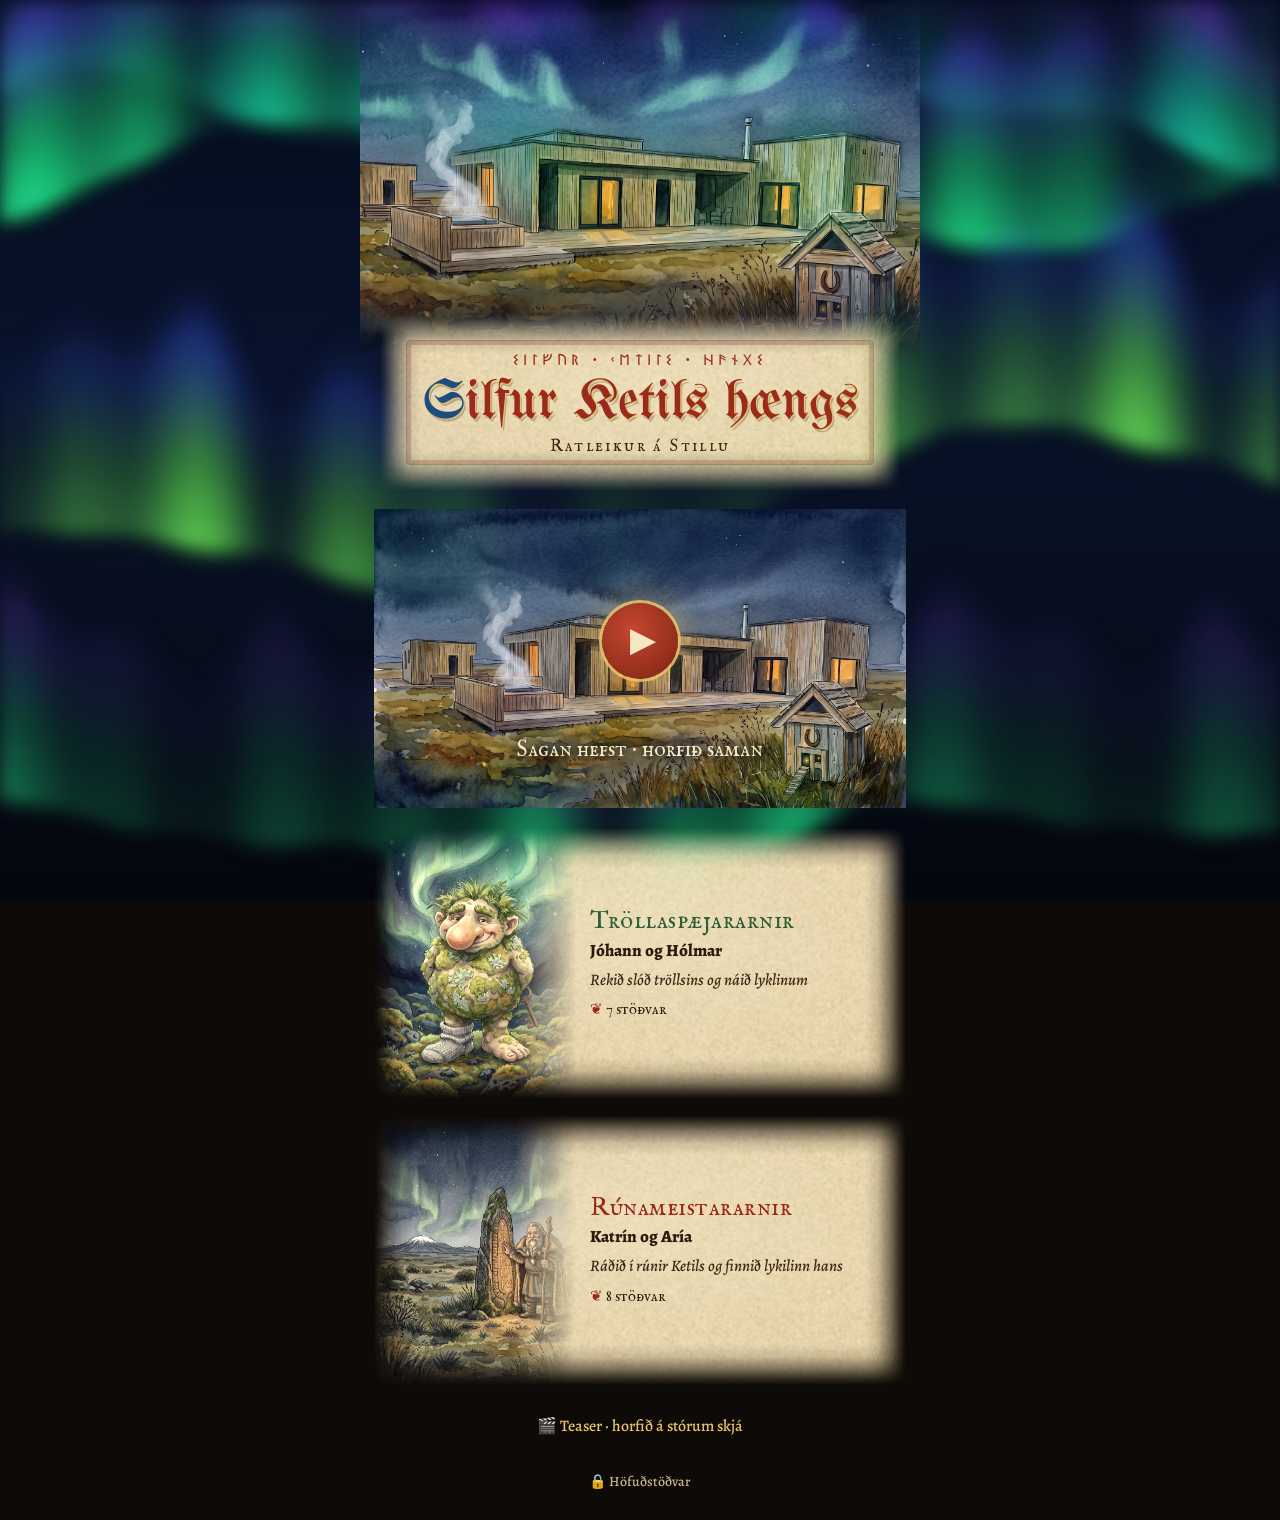
==== index.html @ cba7b090 "Teaser á forsíðunni Co-Authored-By: Claude Opus 5.5 <noreply@anthropic.com> Claude-Session: https://" ====
<!DOCTYPE html>
<html lang="is">
<head>
<meta charset="utf-8">
<meta name="viewport" content="width=device-width, initial-scale=1, viewport-fit=cover, user-scalable=no">
<meta name="theme-color" content="#060b18">
<meta name="apple-mobile-web-app-capable" content="yes">
<meta name="apple-mobile-web-app-status-bar-style" content="black-translucent">
<meta name="apple-mobile-web-app-title" content="Ratleikur">
<title>Silfur Ketils hængs · Ratleikur</title>
<link rel="icon" href="data:image/svg+xml,<svg xmlns='http://www.w3.org/2000/svg' viewBox='0 0 100 100'><text y='.9em' font-size='90'>ᚱ</text></svg>">
<link rel="preload" href="img/hero-base.webp" as="image">
<link rel="stylesheet" href="css/fonts.css?v=1794653124">
<link rel="stylesheet" href="css/style.css?v=1794653124">
</head>
<body>
<canvas id="sky"></canvas>
<canvas id="skyglow" aria-hidden="true"></canvas>
<div class="aurora" aria-hidden="true"><i></i><i></i><i></i></div>
<main id="app"></main>
<script src="js/data.js?v=1794653124"></script>
<script src="js/fx.js?v=1794653124"></script>
<script src="js/map.js?v=1794653124"></script>
<script src="js/games.js?v=1794653124"></script>
<script src="js/app.js?v=1794653124"></script>
</body>
</html>
---- css/fonts.css ----
@font-face{font-family:'Fraktur';font-style:normal;font-weight:400;font-display:swap;src:url(../fonts/unifrakturmaguntia-latin-400-normal.woff2) format('woff2');}
@font-face{font-family:'Fell SC';font-style:normal;font-weight:400;font-display:swap;src:url(../fonts/im-fell-english-sc-latin-400-normal.woff2) format('woff2');}
@font-face{font-family:'Fell';font-style:normal;font-weight:400;font-display:swap;src:url(../fonts/im-fell-english-latin-400-normal.woff2) format('woff2');}
@font-face{font-family:'Fell';font-style:italic;font-weight:400;font-display:swap;src:url(../fonts/im-fell-english-latin-400-italic.woff2) format('woff2');}
@font-face{font-family:'Alegreya';font-style:normal;font-weight:500;font-display:swap;src:url(../fonts/alegreya-latin-500-normal.woff2) format('woff2');}
@font-face{font-family:'Alegreya';font-style:normal;font-weight:700;font-display:swap;src:url(../fonts/alegreya-latin-700-normal.woff2) format('woff2');}
@font-face{font-family:'Alegreya';font-style:normal;font-weight:800;font-display:swap;src:url(../fonts/alegreya-latin-800-normal.woff2) format('woff2');}
@font-face{font-family:'Alegreya';font-style:italic;font-weight:500;font-display:swap;src:url(../fonts/alegreya-latin-500-italic.woff2) format('woff2');}
@font-face{font-family:'Runic';font-style:normal;font-weight:400;font-display:swap;src:url(../fonts/noto-sans-runic-runic-400-normal.woff2) format('woff2');unicode-range:U+16A0-16F8;}
---- css/style.css ----
/* ============ Silfur Ketils hængs — skinnhandrit í skammdeginu ============ */
:root {
  --night: #0e0a07;
  --vellum: #ead9ae;
  --vellum2: #d9c08c;
  --ink: #2a1a0c;
  --ink2: #3d2814;
  --rubric: #9b2a1a;
  --blue: #1f4e79;
  --green: #2f5d34;
  --gold: #b8862b;
  --goldL: #e9c56c;
  --acc: var(--rubric);
  --accL: #c4472f;
  --accGlow: rgba(233, 197, 108, .45);
  --line: rgba(42, 26, 12, .55);
  --r: 8px;
  --safeT: env(safe-area-inset-top, 0px);
  --safeB: env(safe-area-inset-bottom, 0px);
  --parch: url(../img/parchment.jpg);
}
body.theme-troll { --acc: var(--green); --accL: #4a7f45; }
body.theme-rune { --acc: var(--rubric); --accL: #c4472f; }

* { box-sizing: border-box; -webkit-tap-highlight-color: transparent; }
html, body { margin: 0; min-height: 100%; background: var(--night); color: var(--ink); }
body { font-family: Alegreya, Runic, Georgia, serif; font-weight: 500; font-size: 19px; line-height: 1.42; overflow-x: hidden;
  background: linear-gradient(180deg, #050b1c 0%, #08122a 40%, #070d1c 75%, #04060d 100%) fixed; }
.cinzel { font-family: 'Fell SC', Georgia, serif; font-weight: 400; letter-spacing: .02em; }
.fraktur { font-family: Fraktur, 'Fell SC', serif; font-weight: 400; }
button { font: inherit; color: inherit; cursor: pointer; border: 0; background: none; }
a { color: inherit; text-decoration: none; }
.hidden { display: none !important; }
.small { font-size: 15px; color: var(--ink2); }

#sky { position: fixed; inset: 0; z-index: 0; pointer-events: none; opacity: 1; filter: blur(8px) saturate(1.15); }
#app { position: relative; z-index: 2; max-width: 560px; margin: 0 auto; min-height: 100vh; }

/* norðurljós – dauf */
.aurora { position: fixed; inset: -20% -20% auto -20%; height: 60vh; z-index: 1; pointer-events: none; filter: blur(48px); opacity: .28; mix-blend-mode: screen; transition: opacity 2s; }
.aurora i { position: absolute; border-radius: 50%; display: block; }
.aurora i:nth-child(1) { width: 70%; height: 45%; left: 5%; top: 10%; background: radial-gradient(closest-side, #2dff9a, transparent); animation: aur1 14s ease-in-out infinite alternate; }
.aurora i:nth-child(2) { width: 60%; height: 40%; left: 40%; top: 0; background: radial-gradient(closest-side, #7a4dff, transparent); animation: aur2 18s ease-in-out infinite alternate; }
.aurora i:nth-child(3) { width: 55%; height: 35%; left: 20%; top: 25%; background: radial-gradient(closest-side, #19c6ff, transparent); animation: aur3 11s ease-in-out infinite alternate; opacity: .7; }
@keyframes aur1 { to { transform: translate(18%, 8%) scale(1.25, .8) rotate(8deg); } }
@keyframes aur2 { to { transform: translate(-25%, 12%) scale(.8, 1.3) rotate(-10deg); } }
@keyframes aur3 { to { transform: translate(15%, -10%) scale(1.3, 1); } }
body.aurora-max .aurora { opacity: .9; filter: blur(30px); }
.aurora { display: none; }
body.beacon-mode .aurora, body.beacon-mode #sky { display: none; }

.screen { position: relative; min-height: 100vh; padding: calc(12px + var(--safeT)) 14px calc(28px + var(--safeB)); animation: screenIn .6s ease both; }
@keyframes screenIn { from { opacity: 0; transform: translateY(14px); } }

/* ---------- Bókfell ---------- */
.vellum, .card, .teamcard, .modal-box, .hqsec, .s-text, .intro-text, .home-title, .letter, .toast {
  background-color: var(--vellum);
  background-image: radial-gradient(130% 120% at 50% 40%, rgba(255,248,225,.35) 0%, rgba(255,248,225,0) 55%, rgba(120,72,20,.28) 100%), var(--parch);
  background-size: 100% 100%, 512px 512px;
  color: var(--ink);
  box-shadow: inset 0 0 28px rgba(110, 62, 16, .45), inset 0 0 3px rgba(80, 45, 10, .6), 0 14px 34px rgba(0, 0, 0, .6);
}
.card, .hqsec, .s-text, .intro-text, .home-title { position: relative; }
.card::before, .hqsec::before, .intro-text::before, .home-title::before, .s-text::before {
  content: ''; position: absolute; inset: 7px; pointer-events: none; border-radius: 4px;
  border: 1.5px solid rgba(42, 26, 12, .55); box-shadow: 0 0 0 3px rgba(234, 217, 174, 0) , inset 0 0 0 3px rgba(234,217,174,.0), inset 0 0 0 4px rgba(155, 42, 26, .45);
}

/* ---------- Takkar ---------- */
.btn { display: inline-flex; align-items: center; justify-content: center; gap: 8px; padding: 13px 22px; border-radius: 10px; font-family: 'Fell SC', serif; font-size: 21px; letter-spacing: .02em;
  background: linear-gradient(180deg, var(--accL), var(--acc)); color: #f7e8c4; text-shadow: 0 1px 0 rgba(0,0,0,.35);
  box-shadow: inset 0 0 0 2px rgba(233,197,108,.75), inset 0 0 0 4px rgba(0,0,0,.18), 0 4px 0 rgba(40,12,5,.9), 0 8px 18px rgba(0,0,0,.45); transition: transform .12s; }
.btn:active { transform: translateY(3px); box-shadow: inset 0 0 0 2px rgba(233,197,108,.75), 0 1px 0 rgba(40,12,5,.9); }
.btn.big { width: 100%; padding: 16px 22px; font-size: 23px; margin-top: 12px; }
.btn.huge { font-size: 26px; padding: 22px; animation: pulse 1.6s ease-in-out infinite; }
.btn.ghost { background: transparent; color: var(--ink); text-shadow: none; box-shadow: inset 0 0 0 1.5px var(--ink2); }
.btn:disabled { opacity: .55; }
@keyframes pulse { 50% { box-shadow: inset 0 0 0 2px rgba(233,197,108,.9), 0 4px 0 rgba(40,12,5,.9), 0 0 40px var(--goldL); transform: scale(1.03); } }
.chip { padding: 7px 13px; border-radius: 999px; font-size: 15px; font-weight: 700; background: rgba(255,248,225,.45); box-shadow: inset 0 0 0 1.5px var(--ink2); color: var(--ink); }
.chip.on { background: var(--acc); color: #f7e8c4; }
.iconbtn { width: 46px; height: 46px; border-radius: 50%; font-size: 22px; background: var(--vellum) var(--parch); box-shadow: inset 0 0 0 2px var(--gold), inset 0 0 12px rgba(110,62,16,.5), 0 4px 10px rgba(0,0,0,.5); }
.back { display: inline-grid; place-items: center; width: 46px; height: 46px; border-radius: 50%; font-size: 32px; line-height: 1; color: var(--ink); font-family: 'Fell SC', serif;
  background: var(--vellum) var(--parch); box-shadow: inset 0 0 0 2px var(--gold), inset 0 0 12px rgba(110,62,16,.5), 0 4px 10px rgba(0,0,0,.5); }
.speak { display: none; font-size: 18px; padding: 1px 6px; border-radius: 8px; background: rgba(42,26,12,.1); vertical-align: middle; }
html.has-voice .speak { display: inline-block; }

/* ---------- Upphafsstafir (eins og í handritum) ---------- */
.story::first-letter, .iline:first-of-type::first-letter, .s-text p::first-letter, .letter p:first-of-type::first-letter {
  font-family: 'Fell SC', serif; float: left; font-size: 3.1em; line-height: .82; padding: 4px 6px 0 0; color: var(--acc);
  text-shadow: 1px 1px 0 var(--goldL), 2px 2px 0 rgba(42,26,12,.25);
}

/* ---------- Heim ---------- */
.home { padding-top: 0; }
.hero { position: relative; margin: 0 -14px; aspect-ratio: 16 / 10.5; max-height: 52vh; overflow: hidden; }
.h-stage { position: absolute; inset: 0; animation: kenburns-soft 30s ease-in-out infinite alternate; }
.h-stage img { position: absolute; inset: 0; width: 100%; height: 100%; object-fit: cover; object-position: 72% 45%; }
.h-aur { transform-origin: 50% 8%; will-change: transform, opacity; }
.h-aur.a1 { animation: aurA 8s ease-in-out infinite alternate; }
.h-aur.a2 { mix-blend-mode: screen; filter: blur(6px) hue-rotate(30deg) brightness(1.15); opacity: .45;
  -webkit-mask-image: repeating-linear-gradient(90deg, rgba(0,0,0,.95) 0%, rgba(0,0,0,.1) 2.5%, rgba(0,0,0,.6) 4%, rgba(0,0,0,.05) 6%, rgba(0,0,0,.95) 8%); mask-image: repeating-linear-gradient(90deg, rgba(0,0,0,.95) 0%, rgba(0,0,0,.1) 2.5%, rgba(0,0,0,.6) 4%, rgba(0,0,0,.05) 6%, rgba(0,0,0,.95) 8%);
  -webkit-mask-size: 300% 100%; mask-size: 300% 100%; animation: aurB 5.5s ease-in-out infinite alternate, rays 14s linear infinite; }
@keyframes aurA { 0% { transform: translateX(-1.8%) skewX(-3deg) scaleY(.95); opacity: .7; } 45% { opacity: 1; } 100% { transform: translateX(2%) skewX(3deg) scaleY(1.07); opacity: .85; } }
@keyframes aurB { 0% { transform: translateX(1.5%) scaleY(1.05) skewX(2deg); opacity: .2; } 100% { transform: translateX(-2%) scaleY(.96) skewX(-2deg); opacity: .65; } }
@keyframes rays { to { -webkit-mask-position: 100% 0; mask-position: 100% 0; } }
@keyframes kenburns-soft { to { transform: scale(1.07) translate(-1.5%, 1%); } }
.hero-fade { position: absolute; inset: 0; background: linear-gradient(180deg, rgba(14,10,7,0) 0%, rgba(14,10,7,0) 70%, #120d08 100%); }
@keyframes kenburns { to { transform: scale(1.18) translate(-3%, 2%); } }
.home-title { text-align: center; margin: -34px 6px 0; padding: 22px 16px 18px; border-radius: 6px; }
.home-title h1 { font-size: clamp(40px, 11vw, 56px); margin: 4px 0 2px; line-height: 1; color: var(--rubric); text-shadow: 1px 1px 0 var(--goldL), 2px 3px 0 rgba(42,26,12,.25); }
.home-title h1::first-letter { color: var(--blue); }
.tag { margin: 4px 0 0; color: var(--ink2); letter-spacing: .14em; font-family: 'Fell SC', serif; font-size: 17px; }
.runeline { font-family: Runic, serif; color: var(--rubric); letter-spacing: .3em; font-size: 15px; }
.teams { display: grid; gap: 16px; margin-top: 20px; }
.teamcard { position: relative; display: flex; align-items: stretch; min-height: 150px; border-radius: 6px; overflow: hidden; transition: transform .2s; }
.teamcard:active { transform: scale(.98); }
.teamcard img { width: 38%; object-fit: cover; object-position: center 25%; filter: sepia(.3); border-right: 3px double var(--ink2); }
.tc-body { flex: 1; padding: 16px 16px 14px 14px; display: flex; flex-direction: column; justify-content: center; }
.tc-name { font-family: 'Fell SC', serif; font-size: clamp(19px, 5.4vw, 25px); line-height: 1.05; overflow-wrap: anywhere; }
.tc-troll .tc-name { color: var(--green); }
.tc-rune .tc-name { color: var(--rubric); }
.tc-kids { font-weight: 800; font-size: 17px; margin-top: 4px; color: var(--ink); }
.tc-sub { font-size: 16px; color: var(--ink2); margin: 6px 0 8px; font-style: italic; }
.tc-meta { font-family: 'Fell SC', serif; font-size: 15px; color: var(--ink); }
.tc-meta::before { content: '❦ '; color: var(--rubric); }
.teaserlink { display: block; text-align: center; margin-top: 30px; font-size: 16px; color: #e9c56c; text-decoration: none; }
.hqlink { display: block; text-align: center; margin-top: 34px; font-size: 14px; color: #c9b68d; }

/* ---------- Inngangur ---------- */
.intro { padding: 0 0 calc(30px + var(--safeB)); }
.intro > .back { position: absolute; top: calc(12px + var(--safeT)); left: 14px; z-index: 5; }
.intro-art { position: relative; height: 48vh; overflow: hidden; }
.intro-art img { width: 100%; height: 100%; object-fit: cover; object-position: center 22%; filter: sepia(.2); animation: kenburns 24s ease-in-out infinite alternate; }
.art-fade { position: absolute; inset: 0; background: linear-gradient(180deg, transparent 50%, #120d08); }
.intro-text { margin: -50px 12px 0; padding: 24px 22px 20px; border-radius: 6px; }
.intro-text h1 { font-size: 30px; margin: 0 0 12px; color: var(--acc); }
.iline { margin: 0 0 11px; font-size: 20px; opacity: 0; animation: lineIn .9s ease forwards; }
.iline:first-of-type { font-weight: 800; font-size: 22px; }
@keyframes lineIn { from { opacity: 0; transform: translateY(8px); filter: blur(5px); } to { opacity: 1; transform: none; filter: none; } }
.intro-actions { display: flex; align-items: center; gap: 10px; opacity: 0; animation: lineIn .8s ease forwards; }
.intro-actions .speak { font-size: 26px; padding: 12px; margin-top: 10px; }
.zzz { position: absolute; top: 18%; right: 18%; font-family: 'Fell SC', serif; color: #f4e3b5; text-shadow: 0 0 8px #000; pointer-events: none; }
.zzz span { position: absolute; opacity: 0; animation: zz 3s ease-in-out infinite; font-size: 28px; }
.zzz span:nth-child(2) { animation-delay: 1s; font-size: 36px; }
.zzz span:nth-child(3) { animation-delay: 2s; font-size: 46px; }
@keyframes zz { 0% { opacity: 0; transform: translate(0, 0); } 30% { opacity: 1; } 100% { opacity: 0; transform: translate(40px, -70px) rotate(15deg); } }
.runeglow { position: absolute; left: 50%; top: 38%; width: 60px; height: 180px; transform: translateX(-30%); background: radial-gradient(closest-side, rgba(255,200,90,.55), transparent); mix-blend-mode: screen; animation: flicker 3s infinite; }
@keyframes flicker { 0%,100% { opacity: .85; } 45% { opacity: .55; } 50% { opacity: 1; } }

/* ---------- Stöð ---------- */
.topbar { display: flex; align-items: center; justify-content: space-between; gap: 10px; }
.tb-mid { flex: 1; text-align: center; }
.tb-name { font-size: 18px; color: var(--goldL); }
.dots { display: flex; justify-content: center; gap: 7px; margin-top: 6px; }
.dot { width: 11px; height: 11px; border-radius: 50%; background: transparent; box-shadow: inset 0 0 0 1.5px #b79b66; transition: all .4s; }
.dot.done { background: var(--goldL); box-shadow: none; }
.dot.now { background: var(--accL); box-shadow: 0 0 0 2px var(--goldL), 0 0 10px var(--goldL); transform: scale(1.25); animation: blink 1.4s infinite; }
@keyframes blink { 50% { opacity: .55; } }
.invbar { display: flex; align-items: center; justify-content: center; gap: 10px; margin: 12px 0 10px; flex-wrap: wrap; }
.runelock, .bag { display: flex; gap: 6px; padding: 6px 8px; border-radius: 10px; background: #2a1c10; box-shadow: inset 0 0 0 1.5px #6b4d24, 0 4px 10px rgba(0,0,0,.4); }
.slot { display: grid; place-items: center; width: 40px; height: 44px; border-radius: 6px; font-size: 22px; background: rgba(234,217,174,.1); color: #8a7350; transition: all .5s; }
.runelock .slot { font-family: Runic, 'Fell SC', serif; }
.runelock .slot.on { font-family: 'Fell SC', serif; font-size: 28px; color: var(--ink); background: linear-gradient(180deg, #f3d98d, var(--gold)); box-shadow: inset 0 0 0 1px #7a5414, 0 0 14px rgba(233,197,108,.6); }
.bag .slot { width: 38px; height: 40px; }
.bag .slot.on { background: var(--vellum) var(--parch); box-shadow: inset 0 0 0 1.5px var(--gold); }
.invbar .chip { background: var(--vellum) var(--parch); }

.mapwrap { position: relative; height: 36vh; min-height: 230px; max-height: 350px; border-radius: 6px; overflow: hidden;
  background: var(--vellum) var(--parch); background-size: 512px;
  box-shadow: inset 0 0 40px rgba(110,62,16,.55), inset 0 0 0 2px rgba(42,26,12,.6), inset 0 0 0 6px rgba(234,217,174,.4), inset 0 0 0 7px rgba(155,42,26,.5), 0 12px 30px rgba(0,0,0,.6); }
.map, .mapsvg { width: 100%; height: 100%; display: block; }
.mapbtns { position: absolute; right: 10px; bottom: 10px; display: flex; gap: 6px; }
.mapbtns .chip { background: rgba(234,217,174,.92); font-size: 13px; padding: 6px 11px; }

.mapsvg .lbl { font-family: Fell, serif; font-style: italic; font-size: 46px; fill: #2a1a0c; text-anchor: middle; paint-order: stroke; stroke: rgba(234,217,174,.85); stroke-width: 6px; }
.mapsvg .lbl-sm { font-size: 32px; }
.mapsvg .lbl-xs { font-size: 18px; }
.mapsvg .lbl-road { font-family: 'Fell SC', serif; font-style: normal; font-size: 22px; fill: #9b2a1a; letter-spacing: .12em; }
.mapsvg .hic { font-size: 26px; fill: #9b2a1a; }
.mapsvg .lbls { font-family: Fell, serif; font-style: italic; font-size: 5.4px; fill: #2a1a0c; text-anchor: middle; paint-order: stroke; stroke: rgba(234,217,174,.9); stroke-width: 1.4px; }
.mapsvg .lbls-pot { font-size: 4.4px; fill: #1f4e79; }
.mapsvg .lblm { font-family: Fell, serif; font-style: italic; font-size: 11px; fill: #2a1a0c; text-anchor: middle; paint-order: stroke; stroke: rgba(234,217,174,.9); stroke-width: 2.5px; }
.map .labels-small, .map .labels-mid { opacity: 0; transition: opacity .6s; }
.map.zoom-house .labels-small { opacity: 1; }
.map.zoom-mid .labels-mid { opacity: 1; }
.map.zoom-house .labels-big, .map.zoom-house .rose, .map.zoom-mid .lbl-xs { opacity: 0; }
.map .labels-big, .map .rose { transition: opacity .6s; }
.mapsvg .rose-l { font-family: 'Fell SC', serif; font-size: 22px; fill: #2a1a0c; text-anchor: middle; }
.mapsvg .plotline { animation: draw 3.5s ease both; stroke-dashoffset: 0; }
@keyframes draw { from { opacity: 0; } }
.mapsvg .stream { stroke-dasharray: 10 6; animation: flow 3s linear infinite; }
@keyframes flow { to { stroke-dashoffset: -32; } }
.mapsvg .win { animation: win 4s ease-in-out infinite; }
@keyframes win { 50% { opacity: .5; } }
.mapsvg .steam { fill: none; stroke: #2c5a8a; stroke-width: .6; stroke-linecap: round; opacity: 0; animation: steam 2.7s ease-out infinite; }
@keyframes steam { 0% { opacity: 0; transform: translateY(0); } 30% { opacity: .7; } 100% { opacity: 0; transform: translateY(-10px); } }
.mapsvg .fog { opacity: .8; }
.mapsvg .routepath { fill: none; stroke: #9b2a1a; stroke-linecap: round; animation: march 1.4s linear infinite; }
@keyframes march { to { stroke-dashoffset: -40; } }
.mapsvg .mk-x { stroke: #9b2a1a; stroke-width: 5; stroke-linecap: round; fill: none; filter: drop-shadow(1px 1px 0 rgba(42,26,12,.5)); }
.mapsvg .mk-lbl { font-family: Fell, serif; font-style: italic; font-size: 14px; fill: #9b2a1a; text-anchor: middle; paint-order: stroke; stroke: rgba(234,217,174,.95); stroke-width: 4px; }
.mapsvg .mk-ring { fill: none; stroke: #9b2a1a; stroke-width: 2; opacity: 0; animation: ring 2.2s ease-out infinite; transform-box: fill-box; transform-origin: center; }
.mapsvg .mk-ring.r2 { animation-delay: 1.1s; }
@keyframes ring { 0% { opacity: .9; transform: scale(.6); } 100% { opacity: 0; transform: scale(2.4); } }
.mapsvg .mk-d { fill: rgba(234,217,174,.9); stroke: #2a1a0c; stroke-width: 1.5; }
.mapsvg .mk-tick { fill: none; stroke: #2f5d34; stroke-width: 2.5; stroke-linecap: round; }

.card { margin-top: 14px; padding: 22px 20px 20px; border-radius: 6px; animation: cardIn .7s cubic-bezier(.2,.9,.3,1.2) both .15s; }
@keyframes cardIn { from { opacity: 0; transform: translateY(24px) scale(.97); } }
.card.shake { animation: shake .5s; }
@keyframes shake { 20%, 60% { transform: translateX(-10px); } 40%, 80% { transform: translateX(10px); } }
.kicker { font-family: 'Fell SC', serif; font-size: 15px; letter-spacing: .12em; color: var(--rubric); }
.card h2 { margin: 2px 0 10px; font-size: 28px; line-height: 1.1; font-family: 'Fell SC', serif; color: var(--ink); }
.card h2::after { content: ''; display: block; height: 10px; margin-top: 8px; background: no-repeat center/180px 10px url("data:image/svg+xml,%3Csvg xmlns='http://www.w3.org/2000/svg' viewBox='0 0 180 10'%3E%3Cpath d='M0 5h70M110 5h70' stroke='%239b2a1a' stroke-width='1.2'/%3E%3Cpath d='M80 5c5-6 15-6 20 0c-5 6-15 6-20 0z' fill='%23b8862b' stroke='%232a1a0c' stroke-width='.8'/%3E%3C/svg%3E"); }
.st-ico { display: inline-block; animation: bob 2.4s ease-in-out infinite; }
@keyframes bob { 50% { transform: translateY(-4px) rotate(-6deg); } }
.story { font-size: 20px; margin: 0 0 14px; }
.feedback { min-height: 24px; text-align: center; font-weight: 800; color: var(--rubric); margin-top: 8px; font-style: italic; }
.hintbtn { margin: 8px auto 0; display: block; font-size: 16px; font-weight: 700; color: var(--ink2); padding: 8px 12px; font-style: italic; text-decoration: underline dotted; }
.hint { margin: 8px 0 0; padding: 12px 14px; border-radius: 6px; background: rgba(184,134,43,.18); box-shadow: inset 0 0 0 1px rgba(155,42,26,.4); font-size: 17px; font-style: italic; animation: lineIn .5s; }

/* svör */
.picks { display: grid; grid-template-columns: 1fr 1fr; gap: 12px; }
.pick, .col, .num, .key { background: rgba(255,248,225,.5); box-shadow: inset 0 0 0 2px var(--ink2), inset 0 0 0 5px rgba(234,217,174,.6), inset 0 0 0 6px rgba(155,42,26,.35), 0 3px 0 rgba(42,26,12,.35); transition: transform .15s, background .2s; color: var(--ink); }
.pick { display: flex; flex-direction: column; align-items: center; padding: 16px 8px 12px; border-radius: 10px; }
.pick:active, .key:active, .num:active, .col:active { transform: scale(.94); }
.pe { font-size: 56px; line-height: 1.1; filter: drop-shadow(0 3px 4px rgba(42,26,12,.35)); }
.pt { font-weight: 800; font-size: 18px; margin-top: 4px; }
.nums { display: flex; gap: 8px; justify-content: center; flex-wrap: wrap; }
.num { width: 56px; height: 72px; border-radius: 10px; font-size: 40px; font-family: 'Fell SC', serif; }
.colors { display: grid; grid-template-columns: 1fr 1fr; gap: 12px; }
.col { display: flex; flex-direction: column; align-items: center; gap: 8px; padding: 14px; border-radius: 10px; font-weight: 800; font-size: 18px; }
.col span { width: 62px; height: 62px; border-radius: 50%; background: var(--c); box-shadow: 0 0 20px var(--c), inset 0 0 0 2px rgba(42,26,12,.4); animation: glowp 2s ease-in-out infinite; }
@keyframes glowp { 50% { box-shadow: 0 0 36px var(--c), inset 0 0 0 2px rgba(42,26,12,.4); } }
.keypad { display: grid; grid-template-columns: repeat(5, 1fr); gap: 8px; }
.key { height: 64px; border-radius: 10px; font-family: 'Fell SC', serif; font-size: 34px; }
.textans { display: flex; gap: 8px; }
.textans input { flex: 1; min-width: 0; padding: 12px 14px; border-radius: 8px; border: 0; font: inherit; font-weight: 800; font-size: 21px; letter-spacing: .06em; text-transform: uppercase; color: var(--ink);
  background: rgba(255,248,225,.55); box-shadow: inset 0 0 0 2px var(--ink2); outline: none; }
.textans input::placeholder { color: #6e5332; font-weight: 500; text-transform: none; font-style: italic; }
.textans input:focus { box-shadow: inset 0 0 0 2px var(--rubric), 0 0 14px var(--accGlow); }
.textans .btn { padding: 10px 14px; font-size: 19px; }
.nope { animation: nope .6s; background: rgba(155,42,26,.25) !important; }
@keyframes nope { 30% { transform: rotate(-6deg) scale(.95); } 60% { transform: rotate(6deg); } }
.yes { background: linear-gradient(180deg, #f3d98d, var(--gold)) !important; box-shadow: 0 0 30px var(--goldL), inset 0 0 0 2px var(--ink) !important; transform: scale(1.05); }

/* rúnir */
.runestone { position: relative; margin: 0 0 12px; padding: 22px 16px; border-radius: 40% 40% 10px 10px / 18% 18% 10px 10px; text-align: center;
  background: radial-gradient(120% 140% at 50% 0%, #6d6a62, #3b3933 60%, #24231f); box-shadow: inset 0 0 0 1px rgba(255,255,255,.12), inset 0 -10px 30px rgba(0,0,0,.6), 0 6px 14px rgba(0,0,0,.4); }
.rs-text { font-family: Runic, serif; font-size: 34px; line-height: 1.6; letter-spacing: .12em; color: #ffd68a; word-break: break-word; }
.rs-text span { display: inline-block; opacity: 0; animation: carve .6s ease forwards; text-shadow: 0 0 6px #ffb84d, 0 0 18px rgba(255,170,60,.6); }
@keyframes carve { from { opacity: 0; transform: scale(1.8); filter: blur(4px); } to { opacity: 1; transform: none; } }
.runekey { display: grid; grid-template-columns: repeat(auto-fill, minmax(62px, 1fr)); gap: 8px; margin: 10px 0; }
.runekey div { display: flex; flex-direction: column; align-items: center; padding: 6px 2px; border-radius: 6px; background: rgba(255,248,225,.5); box-shadow: inset 0 0 0 1px var(--line); }
.rk-r { font-family: Runic, serif; font-size: 30px; color: var(--rubric); line-height: 1.2; }
.rk-l { font-weight: 800; font-size: 16px; }
.kjarrmark { display: flex; align-items: center; gap: 12px; padding: 12px; border-radius: 6px; background: rgba(184,134,43,.15); box-shadow: inset 0 0 0 1px rgba(155,42,26,.4); margin-bottom: 10px; font-size: 17px; }
.bigrune { font-family: Runic, serif; font-size: 48px; color: var(--rubric); line-height: 1; }
.tool { margin-bottom: 14px; }
.tool:empty { display: none; }
.tool > .chip { display: block; margin: 0 auto; }

/* rúnalásinn (kóði) */
.codelock { position: relative; margin: 30px auto 6px; width: 290px; }
.cl-shackle { position: absolute; left: 50%; top: -46px; width: 150px; height: 90px; margin-left: -75px; border: 16px solid #6b6253; border-bottom: 0; border-radius: 75px 75px 0 0; box-shadow: inset 0 3px 0 rgba(255,255,255,.2); transition: transform .6s cubic-bezier(.3,1.6,.5,1); transform-origin: 85% 100%; }
.codelock.open .cl-shackle { transform: translateY(-26px) rotate(-18deg); }
.cl-body { position: relative; display: flex; justify-content: center; gap: 8px; padding: 18px 12px; border-radius: 16px; background: linear-gradient(180deg, #c39a4a, #8a6524); box-shadow: inset 0 0 0 2px #5a3f12, inset 0 4px 0 rgba(255,240,200,.35), 0 8px 18px rgba(0,0,0,.45); }
.codelock.open .cl-body { animation: glowlock 1s ease; }
@keyframes glowlock { 50% { box-shadow: inset 0 0 0 2px #5a3f12, 0 0 50px var(--goldL); } }
.dial { display: flex; flex-direction: column; align-items: center; width: 56px; border-radius: 8px; background: #2a1c10; box-shadow: inset 0 0 0 1.5px #5a3f12, inset 0 6px 10px rgba(0,0,0,.6); }
.dial button { width: 100%; height: 36px; color: var(--goldL); font-size: 18px; }
.dv { font-family: 'Fell SC', serif; font-size: 42px; line-height: 1; color: #f7e8c4; height: 44px; display: grid; place-items: center; }
.dv.roll { animation: roll .25s ease; }
@keyframes roll { from { transform: translateY(-40%); opacity: .2; } }

/* áttaviti */
.compass { text-align: center; }
.cmp-dial { position: relative; width: 236px; height: 236px; margin: 4px auto 12px; border-radius: 50%; padding: 10px; background: linear-gradient(145deg, #c9a04f, #7c5a20); box-shadow: inset 0 0 0 2px #5a3f12, 0 8px 18px rgba(0,0,0,.45); }
.cmp-rose { position: absolute; inset: 10px; border-radius: 50%; background: var(--vellum) var(--parch); box-shadow: inset 0 0 20px rgba(110,62,16,.6), inset 0 0 0 1.5px var(--ink); transition: transform .15s linear; }
.cmp-rose::before { content: ''; position: absolute; inset: 18%; border-radius: 50%; border: 1px dashed var(--ink2); }
.cmp-rose > span { position: absolute; font-family: 'Fell SC', serif; font-size: 24px; color: var(--ink); }
.c-n { top: 6px; left: 50%; transform: translateX(-50%); color: var(--rubric) !important; }
.c-s { bottom: 6px; left: 50%; transform: translateX(-50%); }
.c-e { right: 10px; top: 50%; transform: translateY(-50%); }
.c-w { left: 10px; top: 50%; transform: translateY(-50%); }
.cmp-target { position: absolute; inset: 0; }
.cmp-target span { position: absolute; top: 34px; left: 50%; transform: translateX(-50%); font-family: Runic, serif; font-size: 34px; color: var(--rubric); }
.cmp-needle { position: absolute; left: 50%; top: 26px; bottom: 50%; width: 8px; margin-left: -4px; background: linear-gradient(90deg, #7e2214 50%, #a8321f 50%); clip-path: polygon(50% 0, 100% 100%, 0 100%); }
.cmp-needle::after { content: ''; position: absolute; left: 50%; bottom: -10px; width: 20px; height: 20px; margin-left: -10px; border-radius: 50%; background: var(--gold); box-shadow: inset 0 0 0 2px #5a3f12; }
.compass.aligned .cmp-dial { box-shadow: inset 0 0 0 2px #5a3f12, 0 0 0 4px #2f5d34, 0 0 40px #8fd18a; }
.cmp-info { font-size: 19px; min-height: 52px; margin-bottom: 8px; }

/* morse */
.morse { text-align: center; }
.mo-out { min-height: 56px; padding: 10px; border-radius: 6px; background: rgba(255,248,225,.5); box-shadow: inset 0 0 0 1.5px var(--ink2); font-family: 'Fell SC', serif; font-size: 32px; letter-spacing: .2em; margin-bottom: 12px; }
.mo-cur { color: var(--rubric); margin-left: 8px; }
.mo-key { width: 100%; height: 118px; border-radius: 16px; font-family: 'Fell SC', serif; font-size: 30px; line-height: 1.2; color: #f7e8c4;
  background: radial-gradient(circle at 50% 30%, #c39a4a, #7c5a20); box-shadow: inset 0 0 0 2px #5a3f12, inset 0 5px 0 rgba(255,240,200,.3), 0 6px 0 #4a3210, 0 10px 20px rgba(0,0,0,.4); user-select: none; -webkit-user-select: none; touch-action: none; }
.mo-key small { font-family: Alegreya, serif; font-size: 15px; }
.mo-key.on { background: radial-gradient(circle, #fff6d8, var(--goldL)); color: var(--ink); transform: translateY(4px); box-shadow: 0 2px 0 #4a3210, 0 0 40px var(--goldL); }
.mo-row { display: flex; gap: 8px; justify-content: center; margin: 12px 0 6px; }
.mo-table { display: grid; grid-template-columns: repeat(auto-fill, minmax(80px, 1fr)); gap: 6px; margin-top: 8px; }
.mo-table div { display: flex; justify-content: space-between; padding: 5px 10px; border-radius: 6px; background: rgba(255,248,225,.5); box-shadow: inset 0 0 0 1px var(--line); font-size: 16px; }
.mo-table div span { letter-spacing: .1em; color: var(--rubric); font-weight: 800; }
.mo-table div.hit { background: var(--gold); }

/* ratsjá */
.radar { text-align: center; }
.radar canvas { width: 240px; height: 240px; border-radius: 50%; background: radial-gradient(circle, #13332a, #061510 75%); box-shadow: 0 0 0 10px #8a6524, 0 0 0 12px #5a3f12, 0 10px 24px rgba(0,0,0,.5); margin: 12px 0 6px; }
.rd-temp { font-family: 'Fell SC', serif; font-size: 32px; margin: 8px 0 2px; }
.rd-info { font-size: 16px; color: var(--ink2); margin-bottom: 10px; font-style: italic; }

/* laumast */
.sneak { text-align: center; }
.sn-troll { position: relative; width: 200px; height: 200px; margin: 0 auto 10px; border-radius: 50%; overflow: hidden; box-shadow: 0 0 0 8px #8a6524, 0 0 0 10px #5a3f12, 0 10px 24px rgba(0,0,0,.5); }
.sn-troll img { width: 100%; height: 100%; object-fit: cover; object-position: center 22%; filter: brightness(.55) sepia(.4); transition: filter .3s; }
.sn-troll .zzz { top: 20%; right: 30%; }
.sn-wake { position: absolute; inset: 0; display: grid; place-items: center; font-family: 'Fell SC', serif; font-size: 42px; color: #fff; text-shadow: 0 0 20px #9b2a1a, 0 2px 0 #000; opacity: 0; }
.sneak.awake .sn-troll { animation: shake .4s 3; box-shadow: 0 0 0 8px #9b2a1a, 0 0 50px #c4472f; }
.sneak.awake .sn-troll img { filter: brightness(1.1) saturate(1.3); }
.sneak.awake .sn-wake { opacity: 1; }
.sneak.awake .zzz { display: none; }
.sn-meter { position: relative; height: 18px; border-radius: 9px; background: rgba(42,26,12,.15); box-shadow: inset 0 0 0 1.5px var(--ink2); overflow: hidden; margin: 6px 0 8px; }
.sn-bar { height: 100%; width: 0; background: #2f5d34; transition: width .08s; }
.sn-line { position: absolute; top: 0; bottom: 0; left: 60%; width: 2px; background: var(--rubric); }
.sn-info { font-size: 17px; margin-bottom: 10px; font-style: italic; }
.sn-row { display: flex; gap: 8px; justify-content: center; }

/* ---------- Árangur ---------- */
.success { position: fixed; inset: 0; z-index: 40; display: flex; flex-direction: column; align-items: center; justify-content: center; gap: 6px; padding: 24px;
  background: radial-gradient(circle at 50% 36%, rgba(60,36,14,.75), rgba(8,5,3,.95)); opacity: 0; transition: opacity .4s; backdrop-filter: blur(6px); -webkit-backdrop-filter: blur(6px); }
.success.in { opacity: 1; }
.s-inner { position: relative; width: 240px; height: 240px; }
.s-ring { position: absolute; inset: 0; width: 100%; height: 100%; animation: spin 18s linear infinite; }
.s-c1 { fill: none; stroke: var(--goldL); stroke-width: 2; opacity: .7; stroke-dasharray: 4 6; }
.s-c2 { fill: rgba(155,42,26,.85); stroke: var(--goldL); stroke-width: 3; }
.s-runes { font-family: Runic, serif; font-size: 17px; fill: var(--goldL); letter-spacing: 3px; }
@keyframes spin { to { transform: rotate(360deg); } }
.s-reward { position: absolute; inset: 0; display: grid; place-items: center; font-size: 86px; transform: scale(0); animation: pop .8s cubic-bezier(.2,1.6,.4,1) .2s forwards; filter: drop-shadow(0 0 16px rgba(233,197,108,.8)); }
.s-reward.digit { font-family: 'Fell SC', serif; font-size: 110px; color: #fff3cf; text-shadow: 0 0 20px #e9c56c, 2px 3px 0 #5a1a10; }
@keyframes pop { to { transform: scale(1); } }
.s-text { max-width: 440px; width: 100%; text-align: center; padding: 22px 22px 18px; border-radius: 6px; animation: lineIn .8s ease .5s both; }
.s-kick { font-size: 26px; color: var(--rubric); }
.s-text p { font-size: 20px; margin: 8px 0 12px; text-align: left; }
.flyer { position: fixed; z-index: 60; font-size: 86px; pointer-events: none; font-family: 'Fell SC', serif; color: #fff3cf; text-shadow: 0 0 20px var(--goldL); }
.fxlayer { position: fixed; inset: 0; width: 100vw; height: 100vh; z-index: 50; pointer-events: none; }

.peek { position: fixed; z-index: 45; left: 50%; bottom: -10px; transform: translateX(-50%); animation: peek 2.2s ease forwards; pointer-events: none; }
.peek img { width: 150px; height: 150px; object-fit: cover; object-position: center 20%; border-radius: 50% 50% 0 0; box-shadow: 0 0 0 6px #8a6524; }
.peek .bubble { position: absolute; top: -10px; right: -74px; padding: 8px 14px; border-radius: 16px; background: var(--vellum) var(--parch); color: var(--ink); font-family: 'Fell SC', serif; font-size: 22px; box-shadow: 0 4px 10px rgba(0,0,0,.4); }
@keyframes peek { 0% { transform: translate(-50%, 110%); } 20%, 75% { transform: translate(-50%, 0); } 100% { transform: translate(-50%, 110%); } }

.torchlight { position: fixed; inset: 0; z-index: 100; background: #fff; display: grid; place-items: end center; padding-bottom: 40px; color: #555; font-weight: 800; animation: fadeIn .2s; }
@keyframes fadeIn { from { opacity: 0; } }

/* ---------- Gluggar ---------- */
.modal { position: fixed; inset: 0; z-index: 70; display: grid; place-items: center; padding: 18px; background: rgba(8,5,3,.75); backdrop-filter: blur(4px); -webkit-backdrop-filter: blur(4px); opacity: 0; transition: opacity .3s; }
.modal.in { opacity: 1; }
.modal-box { width: 100%; max-width: 480px; max-height: 88vh; overflow: auto; padding: 22px; border-radius: 6px; transform: translateY(20px); transition: transform .3s; }
.modal.in .modal-box { transform: none; }
.modal-box h3 { margin: 0 0 4px; color: var(--rubric); font-family: 'Fell SC', serif; font-weight: 400; font-size: 26px; }
.modal-close { width: 100%; margin-top: 12px; }
.toast { position: fixed; left: 50%; bottom: calc(24px + var(--safeB)); z-index: 90; transform: translate(-50%, 30px); opacity: 0; padding: 12px 20px; border-radius: 6px; font-weight: 800; transition: all .35s; }
.toast.in { transform: translate(-50%, 0); opacity: 1; }

/* ---------- Lokastöð ---------- */
.chest { position: relative; margin: 6px auto 12px; width: min(100%, 360px); aspect-ratio: 1; border-radius: 6px; overflow: hidden; box-shadow: 0 0 0 3px var(--ink2), 0 0 0 7px rgba(234,217,174,.5), 0 0 0 8px var(--rubric), 0 12px 24px rgba(0,0,0,.45); }
.chest img { width: 100%; height: 100%; object-fit: cover; filter: sepia(.15); animation: kenburns 20s ease-in-out infinite alternate; }
.chest-glow { position: absolute; left: 30%; right: 30%; top: 38%; height: 22%; background: radial-gradient(closest-side, rgba(220,235,255,.8), transparent); mix-blend-mode: screen; animation: flicker 2.2s infinite; }
.chest.open .chest-glow { left: 10%; right: 10%; top: 25%; height: 45%; animation: flicker 1s infinite; }
.locks { display: grid; grid-template-columns: 1fr 1fr; gap: 10px; margin-bottom: 14px; }
.lock { display: flex; flex-direction: column; align-items: center; text-align: center; gap: 2px; padding: 12px 8px; border-radius: 8px; background: rgba(255,248,225,.45); box-shadow: inset 0 0 0 1.5px var(--ink2); font-size: 17px; }
.lock b { font-family: 'Fell SC', serif; font-weight: 400; font-size: 20px; }
.lock.mine { box-shadow: inset 0 0 0 2px var(--rubric), 0 0 18px var(--accGlow); background: rgba(233,197,108,.35); }
.lock small { color: var(--ink2); font-size: 15px; }
.lk-i { font-size: 30px; }
.celebrate { text-align: center; padding-top: calc(28px + var(--safeT)); }
.cel-title .runeline { color: var(--goldL); }
.cel-title h1 { font-size: clamp(44px, 12vw, 60px); margin: 6px 0 12px; color: var(--goldL); text-shadow: 0 0 24px rgba(233,197,108,.6), 2px 3px 0 #5a1a10; animation: pop .9s cubic-bezier(.2,1.6,.4,1) both; transform: scale(0); }
.letter { position: relative; margin: 18px 4px 14px; padding: 24px 22px 20px; border-radius: 4px; text-align: left; font-size: 20px; transform: rotate(-1.5deg); animation: lineIn 1s ease .8s both; }
.letter p { margin: 0 0 10px; }
.letter-troll { float: right; width: 92px; height: 92px; margin: 0 0 8px 10px; border-radius: 50%; object-fit: cover; object-position: center 22%; filter: sepia(.4); box-shadow: 0 0 0 3px #8a6524; }
.sig { color: var(--goldL); font-size: 21px; margin: 18px 0; }
.celebrate .btn { margin: 6px; }
.celebrate .btn.ghost { color: var(--goldL); box-shadow: inset 0 0 0 1.5px var(--goldL); }

/* ---------- Ljósviti ---------- */
.beacon { position: fixed; inset: 0; z-index: 200; background: #000; }
.beacon.on { background: #fff; }
.beacon.red { background: #ff1a1a; }
.bc-hint { position: absolute; bottom: 20px; width: 100%; text-align: center; color: #555; font-size: 13px; font-family: system-ui; }

/* ---------- Höfuðstöðvar ---------- */
.hqgate { text-align: center; color: #f0dfb5; }
.hqgate h1 { color: var(--goldL); font-family: 'Fell SC', serif; font-weight: 400; }
.hqgate form { display: flex; gap: 8px; max-width: 320px; margin: 20px auto; }
.hqgate input, .hq input, .hq select { padding: 11px 13px; border-radius: 6px; border: 0; font: inherit; background: rgba(255,248,225,.7); color: var(--ink); box-shadow: inset 0 0 0 1.5px var(--ink2); }
.hqgate input { flex: 1; min-width: 0; }
.tabs { display: flex; gap: 6px; overflow-x: auto; margin: 14px -14px 10px; padding: 0 14px; scrollbar-width: none; }
.tabs button { flex: none; padding: 8px 14px; border-radius: 999px; font-size: 15px; font-weight: 800; color: #f0dfb5; box-shadow: inset 0 0 0 1.5px #8a6f45; }
.tabs button.on { background: var(--goldL); color: var(--ink); box-shadow: none; }
.hqsec { padding: 20px 18px 16px; border-radius: 6px; margin-bottom: 12px; }
.hqsec h3 { margin: 0 0 10px; font-size: 24px; color: var(--rubric); font-family: 'Fell SC', serif; font-weight: 400; }
.chk { display: flex; gap: 10px; align-items: flex-start; padding: 7px 0; font-size: 17px; border-bottom: 1px solid rgba(42,26,12,.15); }
.chk input { width: 22px; height: 22px; flex: none; margin-top: 2px; accent-color: var(--rubric); }
.chk input:checked + span { opacity: .5; text-decoration: line-through; }
.row { display: flex; align-items: center; justify-content: space-between; gap: 10px; margin-bottom: 10px; font-size: 17px; }
.row input, .row select { width: 150px; }
.row input[type=range] { flex: 1; width: auto; }
.row2 { display: flex; gap: 8px; flex-wrap: wrap; }
.row2 .btn { flex: 1; font-size: 16px; padding: 12px; }
.gps { font-family: ui-monospace, monospace; font-size: 14px; color: var(--ink2); }
.anslist { margin: 0; padding-left: 22px; }
.anslist li { padding: 4px 0; }
.anslist span { float: right; color: var(--rubric); font-weight: 800; }
.morseprev { display: flex; gap: 14px; flex-wrap: wrap; font-size: 24px; }
.morseprev span { letter-spacing: .15em; color: var(--rubric); }
.morseprev b { color: var(--ink); margin-right: 4px; }
.plist { margin: 0 0 10px; padding-left: 20px; }
.hq .topbar .tb-name { font-size: 20px; }
.hq > p { color: #f0dfb5; }

@media (prefers-reduced-motion: reduce) {
  *, *::before, *::after { animation-duration: .01ms !important; animation-iteration-count: 1 !important; }
}

/* tölustafir sem börn lesa auðveldlega (ekki gamaldags tölur) */
.dv, .key, .num, .runelock .slot.on, .s-reward.digit, .flyer, .mo-out { font-family: Alegreya, serif !important; font-weight: 800; font-feature-settings: "lnum" 1; font-variant-numeric: lining-nums; }
button, a, .mo-key { touch-action: manipulation; }
.mapsvg .lbl-estate { font-family: 'Fell SC', serif; font-style: normal; font-size: 64px; fill: #9b2a1a; opacity: .75; letter-spacing: .2em; }
.map.zoom-mid .lbl-estate { opacity: .35; }

/* ljósviti + fjarstýring */
.bc-status { position: absolute; top: 14px; width: 100%; text-align: center; color: #3a3a3a; font: 13px system-ui; }
.beacon.on .bc-status, .beacon.on .bc-hint { color: #ddd; }
.rm-grid { display: grid; grid-template-columns: 1fr 1fr; gap: 10px; margin: 12px 0; }
.rm-grid .btn { font-size: 18px; padding: 14px 8px; }
.rm-status { display: flex; align-items: center; gap: 12px; padding: 10px 12px; border-radius: 8px; background: rgba(255,248,225,.5); box-shadow: inset 0 0 0 1.5px var(--ink2); }
.rm-dot { width: 18px; height: 18px; border-radius: 50%; background: #8a7350; flex: none; }
.rm-dot.on { background: #2f5d34; }
.rm-dot.blink { background: #e9c56c; box-shadow: 0 0 12px #e9c56c; animation: blink .8s infinite; }
.rm-kids { display: grid; gap: 8px; }
.rm-kid { display: flex; flex-direction: column; padding: 8px 12px; border-radius: 8px; background: rgba(255,248,225,.45); box-shadow: inset 0 0 0 1px var(--line); }
.rm-kid b { font-family: 'Fell SC', serif; font-weight: 400; font-size: 19px; color: var(--rubric); }
.rm-log { margin: 0; padding-left: 0; list-style: none; max-height: 260px; overflow: auto; font-size: 16px; }
.rm-log li { padding: 4px 0; border-bottom: 1px solid rgba(42,26,12,.15); }
.rm-log li span { font-variant-numeric: tabular-nums; color: var(--rubric); font-weight: 700; margin-right: 6px; }
.hqsec h3 + p, .hqsec ul { font-size: 17px; }

/* ---------- Símaleikir ---------- */
.game { margin: 0 0 14px; }
.game:empty { display: none; }
.g-done { text-align: center; font-family: 'Fell SC', serif; font-size: 22px; color: var(--green); }
.gamewin { font-weight: 700; animation: lineIn .6s; }
.gamewin::first-letter { float: none !important; font-size: inherit !important; padding: 0 !important; color: inherit !important; text-shadow: none !important; font-family: inherit !important; }
.g-flash { position: relative; aspect-ratio: 4 / 3.4; border-radius: 8px; overflow: hidden; box-shadow: 0 0 0 3px var(--ink2), 0 0 0 7px #8a6524, 0 8px 18px rgba(0,0,0,.45); touch-action: none; }
.gf-scene { position: absolute; inset: 0; background-size: cover; background-position: 40% 60%; filter: saturate(1.1) brightness(1.15); }
.gf-things { position: absolute; inset: 0; }
.gf-thing { position: absolute; font-size: 34px; filter: drop-shadow(0 0 6px rgba(255,240,180,.8)); transition: transform .4s; }
.gf-thing.got { transform: translate(-50%,-50%) scale(1.5) !important; filter: drop-shadow(0 0 14px #ffe08a); animation: wave .6s ease-in-out 3; }
@keyframes wave { 50% { transform: translate(-50%,-50%) scale(1.5) rotate(15deg); } }
.g-flash canvas { position: absolute; inset: 0; width: 100%; height: 100%; touch-action: none; }
.gf-count { position: absolute; left: 10px; top: 8px; padding: 4px 10px; border-radius: 999px; background: rgba(234,217,174,.92); font-weight: 800; font-size: 15px; z-index: 2; pointer-events: none; }
.gf-tip { position: absolute; inset: auto 0 14px; text-align: center; color: #f0dfb5; font-style: italic; font-size: 17px; z-index: 2; pointer-events: none; transition: opacity .5s; }
.g-flash.done canvas { opacity: 0; transition: opacity 1s; }

.g-shake { text-align: center; }
.gs-troll { position: relative; width: 190px; height: 190px; margin: 0 auto 12px; border-radius: 50%; overflow: hidden; box-shadow: 0 0 0 8px #8a6524, 0 0 0 10px #5a3f12, 0 10px 24px rgba(0,0,0,.5); }
.gs-troll img { width: 100%; height: 100%; object-fit: cover; object-position: center 22%; transition: filter .2s; }
.gs-flash { position: absolute; inset: 0; background: radial-gradient(circle, #fff, rgba(255,240,180,.4)); opacity: 0; transition: opacity .1s; }
.g-shake.done .gs-troll { animation: shake .4s 2; }
.gs-bar { height: 20px; border-radius: 10px; background: rgba(42,26,12,.15); box-shadow: inset 0 0 0 1.5px var(--ink2); overflow: hidden; }
.gs-bar i { display: block; height: 100%; width: 0; background: linear-gradient(90deg, #e9c56c, #fff3cf); transition: width .15s; }
.gs-info { margin: 10px 0 0; font-size: 17px; font-style: italic; }
.gs-tap { user-select: none; -webkit-user-select: none; }

.g-wheel { text-align: center; }
.g-wheel svg { width: min(100%, 330px); touch-action: none; user-select: none; -webkit-user-select: none; }
.gw-o { fill: var(--vellum); stroke: var(--ink); stroke-width: 2; }
.gw-m { fill: #e2cd9b; stroke: var(--ink); stroke-width: 1.5; }
.gw-i { fill: rgba(155,42,26,.12); stroke: var(--ink); stroke-width: 1; }
.gw-l1 { font-family: 'Fell SC', serif; font-size: 17px; fill: var(--ink); }
.gw-l2 { font-family: 'Fell SC', serif; font-size: 16px; font-weight: 700; fill: var(--rubric); }
.gw-mark { font-family: Runic, serif; font-size: 22px; fill: var(--rubric); }
.gw-ptr { fill: var(--rubric); }
.gw-c { font-family: Runic, serif; font-size: 40px; fill: var(--gold); }
.gw-inner { cursor: grab; }
.gw-info { font-size: 17px; margin-top: 6px; }

.g-simon { text-align: center; }
.gm-grid { display: grid; grid-template-columns: 1fr 1fr; gap: 12px; max-width: 300px; margin: 0 auto 10px; }
.gm-stone { aspect-ratio: 1; border-radius: 40% 40% 14px 14px / 30% 30% 14px 14px; font-family: Runic, serif; font-size: 52px; color: #f3dfb0;
  background: radial-gradient(120% 140% at 50% 0%, #77746b, #3b3933 60%, #24231f); box-shadow: inset 0 0 0 3px var(--c), 0 6px 0 #1b1a17, 0 10px 18px rgba(0,0,0,.4); transition: transform .1s; }
.gm-stone.lit { background: radial-gradient(circle, #fff6d8, var(--c)); color: #fff; box-shadow: 0 0 40px var(--c), inset 0 0 0 3px #fff; transform: translateY(3px); }
.gm-info { font-size: 17px; font-style: italic; min-height: 26px; }
.g-simon.done .gm-stone { animation: glowlock 1s ease; }

.g-maze { text-align: center; }
.g-maze canvas { border-radius: 6px; box-shadow: 0 0 0 3px var(--ink2), 0 0 0 7px #8a6524, 0 8px 18px rgba(0,0,0,.45); touch-action: none; margin: 4px auto 10px; display: block;
  background: var(--vellum) var(--parch); }
.gz-info { font-size: 17px; font-style: italic; margin-bottom: 6px; }
.g-maze.done canvas { box-shadow: 0 0 0 3px var(--ink2), 0 0 0 7px #e9c56c, 0 0 40px #e9c56c; }

/* ---------- Norðurljósin flæða yfir allt ---------- */
#skyglow { position: fixed; inset: 0; width: 100vw; height: 100vh; z-index: 3; pointer-events: none; mix-blend-mode: soft-light; opacity: .75; filter: blur(22px) saturate(1.3); }
body.beacon-mode #skyglow { display: none; }
@keyframes auroraHalo {
  0%   { box-shadow: inset 0 0 28px rgba(110,62,16,.45), inset 0 0 3px rgba(80,45,10,.6), 0 0 34px rgba(70,255,170,.16), 0 0 80px rgba(120,90,255,.10), 0 14px 34px rgba(0,0,0,.55); }
  50%  { box-shadow: inset 0 0 28px rgba(110,62,16,.45), inset 0 0 3px rgba(80,45,10,.6), 0 0 44px rgba(90,240,210,.24), 0 0 100px rgba(160,90,255,.16), 0 14px 34px rgba(0,0,0,.55); }
  100% { box-shadow: inset 0 0 28px rgba(110,62,16,.45), inset 0 0 3px rgba(80,45,10,.6), 0 0 30px rgba(140,255,130,.14), 0 0 70px rgba(90,120,255,.12), 0 14px 34px rgba(0,0,0,.55); }
}
.card, .teamcard, .hqsec, .intro-text, .home-title, .s-text, .letter, .modal-box { animation-name: cardIn, auroraHalo; animation-duration: .7s, 9s; animation-timing-function: cubic-bezier(.2,.9,.3,1.2), ease-in-out; animation-iteration-count: 1, infinite; animation-direction: normal, alternate; animation-fill-mode: both, none; }
.teamcard:nth-child(2) { animation-delay: 0s, -4s; }
.mapwrap { animation: mapHalo 9s ease-in-out infinite alternate; }
@keyframes mapHalo { 0% { box-shadow: inset 0 0 40px rgba(110,62,16,.55), inset 0 0 0 2px rgba(42,26,12,.6), inset 0 0 0 7px rgba(155,42,26,.5), 0 0 36px rgba(70,255,170,.16), 0 12px 30px rgba(0,0,0,.6); }
  100% { box-shadow: inset 0 0 40px rgba(110,62,16,.55), inset 0 0 0 2px rgba(42,26,12,.6), inset 0 0 0 7px rgba(155,42,26,.5), 0 0 60px rgba(150,90,255,.2), 0 12px 30px rgba(0,0,0,.6); } }
/* myndirnar renna saman við himininn */
.hero, .intro-art { -webkit-mask-image: linear-gradient(180deg, transparent 0%, #000 14%, #000 72%, transparent 100%); mask-image: linear-gradient(180deg, transparent 0%, #000 14%, #000 72%, transparent 100%); }
.hero-fade, .art-fade { display: none; }
.home-title { margin-top: -54px; }
.intro-text { margin-top: -70px; }
.teamcard img { -webkit-mask-image: linear-gradient(90deg, #000 70%, transparent); mask-image: linear-gradient(90deg, #000 70%, transparent); border-right: 0; }
.success { background: radial-gradient(circle at 50% 36%, rgba(30,50,70,.55), rgba(4,8,18,.88)); }
.modal { background: rgba(4,8,18,.6); }

/* ---------- Tætt bókfellsbrún sem rennur út í norðurljósin ---------- */
.card, .teamcard, .home-title, .intro-text, .hqsec, .s-text, .letter, .modal-box, .mapwrap, .chest {
  -webkit-mask-image: linear-gradient(90deg, transparent 0, rgba(0,0,0,.18) 6px, rgba(0,0,0,.55) 16px, rgba(0,0,0,.88) 28px, #000 40px, #000 calc(100% - 40px), rgba(0,0,0,.88) calc(100% - 28px), rgba(0,0,0,.55) calc(100% - 16px), rgba(0,0,0,.18) calc(100% - 6px), transparent 100%), linear-gradient(180deg, transparent 0, rgba(0,0,0,.18) 6px, rgba(0,0,0,.55) 16px, rgba(0,0,0,.88) 28px, #000 40px, #000 calc(100% - 40px), rgba(0,0,0,.88) calc(100% - 28px), rgba(0,0,0,.55) calc(100% - 16px), rgba(0,0,0,.18) calc(100% - 6px), transparent 100%); mask-image: linear-gradient(90deg, transparent 0, rgba(0,0,0,.18) 6px, rgba(0,0,0,.55) 16px, rgba(0,0,0,.88) 28px, #000 40px, #000 calc(100% - 40px), rgba(0,0,0,.88) calc(100% - 28px), rgba(0,0,0,.55) calc(100% - 16px), rgba(0,0,0,.18) calc(100% - 6px), transparent 100%), linear-gradient(180deg, transparent 0, rgba(0,0,0,.18) 6px, rgba(0,0,0,.55) 16px, rgba(0,0,0,.88) 28px, #000 40px, #000 calc(100% - 40px), rgba(0,0,0,.88) calc(100% - 28px), rgba(0,0,0,.55) calc(100% - 16px), rgba(0,0,0,.18) calc(100% - 6px), transparent 100%);
  -webkit-mask-composite: source-in; mask-composite: intersect;
  border-radius: 0 !important;
}
.card, .teamcard, .home-title, .intro-text, .hqsec, .s-text, .letter, .modal-box {
  animation-name: cardIn, none !important;
  box-shadow: inset 0 0 36px rgba(110,62,16,.38), inset 0 0 0 1px rgba(80,45,10,.25) !important;
}
.mapwrap { animation: none; box-shadow: inset 0 0 40px rgba(110,62,16,.5) !important; }
.card::before, .hqsec::before, .intro-text::before, .home-title::before, .s-text::before { inset: 26px; opacity: .5; }
.card { padding: 36px 32px 34px; }
.home-title { padding: 36px 26px 32px; }
.intro-text { padding: 40px 32px 34px; }
.s-text { padding: 36px 32px 30px; }
.hqsec { padding: 34px 30px 28px; }
.tc-body { padding: 28px 30px 26px 14px; }
.modal-box { padding: 36px; }
.letter { padding: 38px 34px 30px; }
.chest { box-shadow: none; }
/* norðurljósin skína í gegnum brúnirnar */
.card::after, .teamcard::after, .home-title::after, .intro-text::after, .hqsec::after, .s-text::after {
  content: ''; position: absolute; inset: 0; pointer-events: none;
  background: radial-gradient(130% 115% at 50% 50%, transparent 58%, rgba(80,255,180,.16) 80%, rgba(140,100,255,.26) 100%);
  mix-blend-mode: screen; animation: edgeGlow 9s ease-in-out infinite alternate;
}
@keyframes edgeGlow { from { opacity: .5; filter: hue-rotate(0deg); } to { opacity: 1; filter: hue-rotate(40deg); } }
.teamcard { position: relative; }
.tc-troll::after, .tc-rune::after { box-shadow: none !important; }

/* ---------- Samvinnuleikir (síminn liggur á milli tveggja) ---------- */
.g-coop { display: grid; grid-template-rows: 1fr auto 1fr; gap: 10px; min-height: 64vh; border-radius: 10px; padding: 10px;
  background: radial-gradient(circle at 50% 50%, rgba(255,248,225,.55), rgba(184,134,43,.18)); box-shadow: inset 0 0 0 2px var(--ink2), inset 0 0 0 6px rgba(234,217,174,.6), inset 0 0 0 7px rgba(155,42,26,.4); touch-action: none; user-select: none; -webkit-user-select: none; }
.gc-half { display: flex; align-items: center; justify-content: center; }
.gc-half.top { transform: rotate(180deg); }
.gc-mid { text-align: center; }
.gl-hand { width: 150px; height: 150px; border-radius: 50%; display: flex; flex-direction: column; align-items: center; justify-content: center; gap: 2px;
  background: radial-gradient(circle at 50% 35%, #fff6d8, #e9c56c); box-shadow: inset 0 0 0 3px var(--ink2), 0 6px 0 #7a5414, 0 10px 20px rgba(0,0,0,.35); touch-action: none; }
.gl-hand span { font-size: 64px; line-height: 1; }
.gl-hand b { font-family: 'Fell SC', serif; font-weight: 400; font-size: 20px; }
.gl-hand.on { background: radial-gradient(circle, #ffffff, #8fe0b0); box-shadow: inset 0 0 0 3px var(--green), 0 2px 0 #7a5414, 0 0 40px #8fe0b0; transform: translateY(4px); }
.gl-stone { font-size: 72px; line-height: 1; transition: transform .1s; filter: drop-shadow(0 8px 6px rgba(0,0,0,.35)); }
.gl-stone.shaky { animation: shake .25s infinite; }
.gl-bar { height: 14px; margin: 8px 16px; border-radius: 7px; background: rgba(42,26,12,.15); box-shadow: inset 0 0 0 1.5px var(--ink2); overflow: hidden; }
.gl-bar i { display: block; height: 100%; width: 0; background: linear-gradient(90deg, #7fbf6a, #e9c56c); }
.gl-info, .gd-info { font-size: 17px; font-weight: 700; padding: 0 6px; }
.g-coop.done { box-shadow: inset 0 0 0 2px var(--ink2), 0 0 40px #e9c56c; }
.gd-panel { width: 100%; text-align: center; }
.gd-role { font-size: 16px; font-style: italic; margin-bottom: 8px; }
.gd-seq { display: flex; justify-content: center; gap: 8px; flex-wrap: wrap; }
.gd-seq span { font-family: Runic, serif; font-size: 44px; width: 54px; height: 64px; display: grid; place-items: center; border-radius: 8px; background: #2a1c10; color: #ffd68a; text-shadow: 0 0 8px #ffb84d; }
.gd-seq span.ok { opacity: .3; }
.gd-keys { display: grid; grid-template-columns: repeat(3, 1fr); gap: 8px; max-width: 260px; margin: 0 auto; }
.gd-key { height: 60px; border-radius: 10px; font-family: Runic, serif; font-size: 36px; color: var(--ink); background: rgba(255,248,225,.7); box-shadow: inset 0 0 0 2px var(--ink2), 0 3px 0 rgba(42,26,12,.35); }
.gd-key.ok { background: #8fe0b0; }
.gd-key.bad { background: #e98a7a; animation: shake .3s; }
.gd-dots { display: flex; justify-content: center; gap: 6px; margin-top: 6px; }
.gd-dots i { width: 12px; height: 12px; border-radius: 50%; box-shadow: inset 0 0 0 1.5px var(--ink2); }
.gd-dots i.on { background: var(--gold); }

/* ---------- Upphafsmyndbandið ---------- */
.introbtn { position: relative; display: block; width: 100%; margin: 18px 0 4px; aspect-ratio: 16 / 9; overflow: hidden; padding: 0;
  -webkit-mask-image: radial-gradient(120% 120% at 50% 50%, #000 62%, transparent 100%); mask-image: radial-gradient(120% 120% at 50% 50%, #000 62%, transparent 100%); }
.introbtn img { width: 100%; height: 100%; object-fit: cover; animation: kenburns-soft 20s ease-in-out infinite alternate; }
.ib-play { position: absolute; left: 50%; top: 44%; transform: translate(-50%,-50%); width: 76px; height: 76px; border-radius: 50%; display: grid; place-items: center; font-size: 34px; color: #f7e8c4; padding-left: 6px;
  background: radial-gradient(circle at 40% 35%, #c4472f, #7e2214); box-shadow: 0 0 0 3px rgba(233,197,108,.85), 0 0 40px rgba(233,197,108,.6); animation: pulse 2s ease-in-out infinite; }
.ib-txt { position: absolute; left: 0; right: 0; bottom: 14%; text-align: center; font-family: 'Fell SC', serif; font-size: 22px; color: #f7e8c4; text-shadow: 0 2px 8px #000, 0 0 20px #000; }
.video-ov { position: fixed; inset: 0; z-index: 120; background: #05060f; opacity: 0; transition: opacity .45s ease; overflow: hidden; }
.video-ov.in { opacity: 1; }
.video-ov video { position: absolute; inset: 0; width: 100%; height: 100%; object-fit: cover; background: #05060f; }
@media (min-aspect-ratio: 3/4) { .video-ov video { object-fit: contain; } }
.vo-close { position: absolute; z-index: 2; top: calc(14px + var(--safeT)); right: 14px; min-width: 44px; height: 40px; padding: 0 16px; border-radius: 22px; background: rgba(10,12,30,.45); border: 1px solid rgba(247,232,196,.35);
  color: #f7e8c4; font-family: 'Fell SC', serif; font-size: 17px; -webkit-backdrop-filter: blur(6px); backdrop-filter: blur(6px); }
.vo-sound { position: absolute; z-index: 2; left: 50%; bottom: calc(40px + env(safe-area-inset-bottom, 0px)); transform: translateX(-50%); padding: 14px 22px; border-radius: 28px;
  background: rgba(196,71,47,.9); color: #fff; font-size: 18px; box-shadow: 0 0 30px rgba(233,197,108,.6); animation: pulse 2s ease-in-out infinite; }
.langpick { position: fixed; inset: 0; z-index: 115; display: grid; place-items: center; padding: 24px; background: radial-gradient(120% 90% at 50% 30%, rgba(20,40,60,.55), rgba(3,4,12,.88));
  opacity: 0; transition: opacity .3s; -webkit-backdrop-filter: blur(4px); backdrop-filter: blur(4px); }
.langpick.in { opacity: 1; }
.lp-card { position: relative; width: min(360px, 100%); text-align: center; padding: 30px 24px 22px; border-radius: 18px; color: var(--ink, #2b1d10);
  background: url(../img/parchment.jpg) center / cover; box-shadow: 0 0 60px rgba(120,230,190,.25), 0 20px 50px rgba(0,0,0,.6); }
.lp-card h2 { font-size: 40px; margin: 4px 0 6px; }
.lp-card p { margin: 0 0 16px; }
.lp-card .btn { display: block; width: 100%; margin: 10px 0; }
.lp-card .btn.pref { box-shadow: 0 0 0 3px rgba(233,197,108,.9), 0 0 24px rgba(233,197,108,.5); }
.lp-note { font-size: 15px; margin-top: 10px !important; opacity: .85; }
.lp-x { position: absolute; top: 8px; right: 10px; width: 36px; height: 36px; font-size: 18px; background: none; color: inherit; }
/* Lokastöðin: biðin (staða hins liðsins og varðleikurinn) */
.other-status { margin: 4px 0 12px; padding: 10px 12px; border-radius: 8px; background: rgba(255,248,225,.45); box-shadow: inset 0 0 0 1.5px var(--ink2); font-size: 17px; color: var(--ink); }
.guard-done { text-align: center; font-family: 'Fell SC', serif; font-size: 20px; color: var(--ink); margin: 0 0 10px; }
.guard-done .chip { margin-left: 8px; font-family: inherit; }
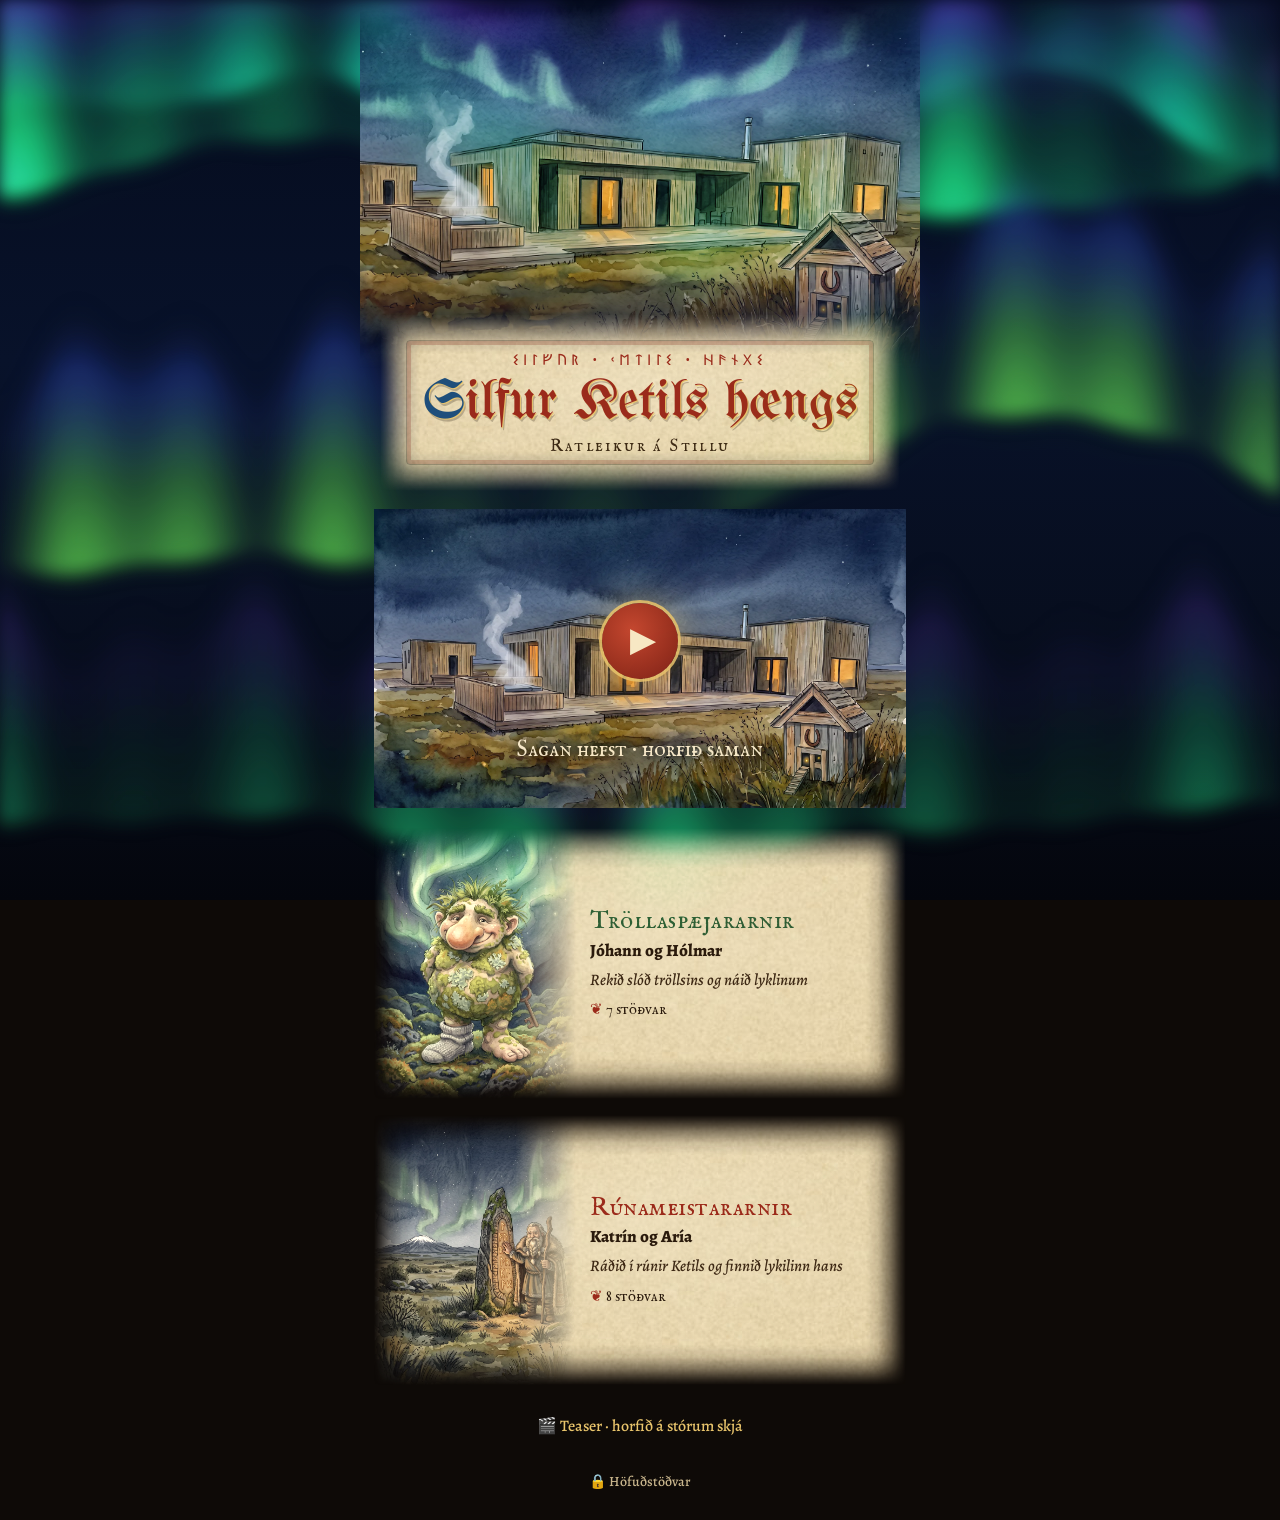
==== commit 657d6379: "Draugar og hvítlaukur í söguna Co-Authored-By: Claude Opus 5.5 <noreply@anthropic.com> Claude-Sessio" ====
--- a/index.html
+++ b/index.html
@@ -10,18 +10,18 @@
 <title>Silfur Ketils hængs · Ratleikur</title>
 <link rel="icon" href="data:image/svg+xml,<svg xmlns='http://www.w3.org/2000/svg' viewBox='0 0 100 100'><text y='.9em' font-size='90'>ᚱ</text></svg>">
 <link rel="preload" href="img/hero-base.webp" as="image">
-<link rel="stylesheet" href="css/fonts.css?v=1794653124">
-<link rel="stylesheet" href="css/style.css?v=1794653124">
+<link rel="stylesheet" href="css/fonts.css?v=1794653795">
+<link rel="stylesheet" href="css/style.css?v=1794653795">
 </head>
 <body>
 <canvas id="sky"></canvas>
 <canvas id="skyglow" aria-hidden="true"></canvas>
 <div class="aurora" aria-hidden="true"><i></i><i></i><i></i></div>
 <main id="app"></main>
-<script src="js/data.js?v=1794653124"></script>
-<script src="js/fx.js?v=1794653124"></script>
-<script src="js/map.js?v=1794653124"></script>
-<script src="js/games.js?v=1794653124"></script>
-<script src="js/app.js?v=1794653124"></script>
+<script src="js/data.js?v=1794653795"></script>
+<script src="js/fx.js?v=1794653795"></script>
+<script src="js/map.js?v=1794653795"></script>
+<script src="js/games.js?v=1794653795"></script>
+<script src="js/app.js?v=1794653795"></script>
 </body>
 </html>
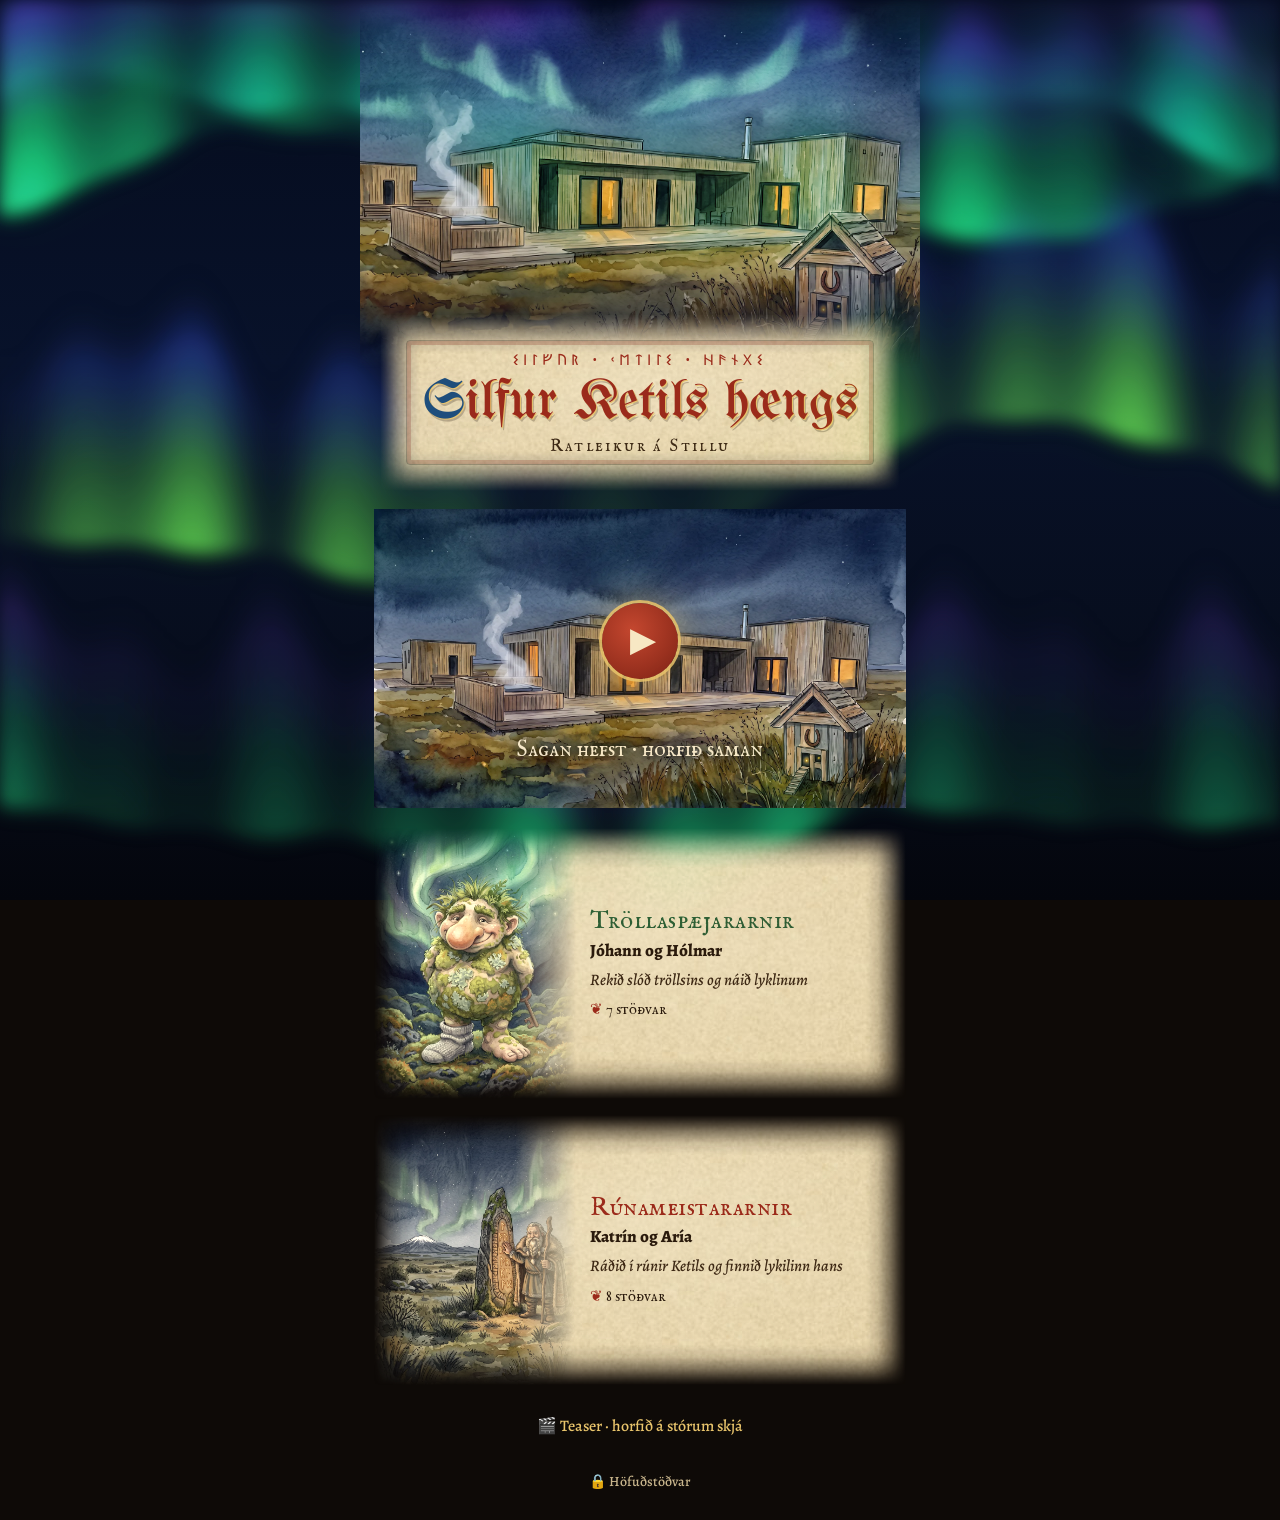
==== commit 8f4919c9: "Lagað að ljósunum sem eru til Co-Authored-By: Claude Opus 5.5 <noreply@anthropic.com> Claude-Session" ====
--- a/index.html
+++ b/index.html
@@ -10,18 +10,18 @@
 <title>Silfur Ketils hængs · Ratleikur</title>
 <link rel="icon" href="data:image/svg+xml,<svg xmlns='http://www.w3.org/2000/svg' viewBox='0 0 100 100'><text y='.9em' font-size='90'>ᚱ</text></svg>">
 <link rel="preload" href="img/hero-base.webp" as="image">
-<link rel="stylesheet" href="css/fonts.css?v=1794653795">
-<link rel="stylesheet" href="css/style.css?v=1794653795">
+<link rel="stylesheet" href="css/fonts.css?v=1794654108">
+<link rel="stylesheet" href="css/style.css?v=1794654108">
 </head>
 <body>
 <canvas id="sky"></canvas>
 <canvas id="skyglow" aria-hidden="true"></canvas>
 <div class="aurora" aria-hidden="true"><i></i><i></i><i></i></div>
 <main id="app"></main>
-<script src="js/data.js?v=1794653795"></script>
-<script src="js/fx.js?v=1794653795"></script>
-<script src="js/map.js?v=1794653795"></script>
-<script src="js/games.js?v=1794653795"></script>
-<script src="js/app.js?v=1794653795"></script>
+<script src="js/data.js?v=1794654108"></script>
+<script src="js/fx.js?v=1794654108"></script>
+<script src="js/map.js?v=1794654108"></script>
+<script src="js/games.js?v=1794654108"></script>
+<script src="js/app.js?v=1794654108"></script>
 </body>
 </html>
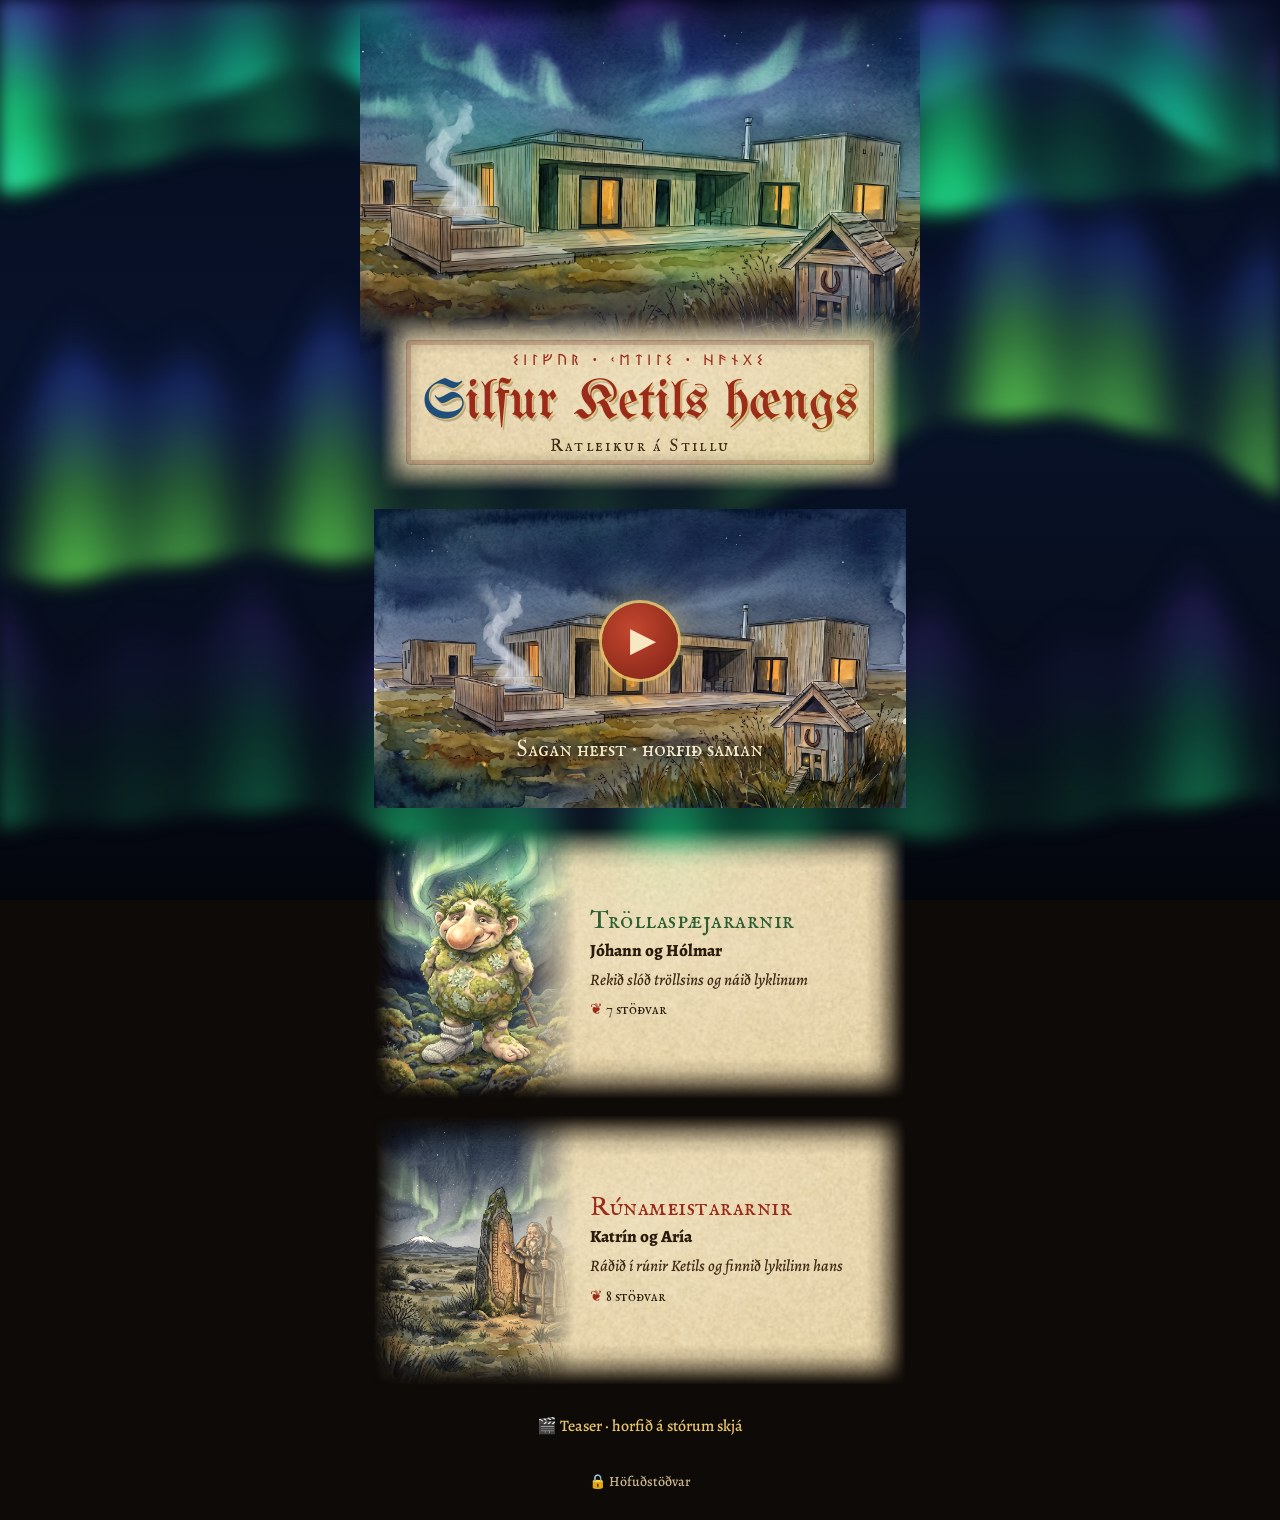
==== commit 1128597e: "Stillingar samstillast sjálfkrafa milli tækja Co-Authored-By: Claude Opus 5.5 <noreply@anthropic.com" ====
--- a/index.html
+++ b/index.html
@@ -10,18 +10,18 @@
 <title>Silfur Ketils hængs · Ratleikur</title>
 <link rel="icon" href="data:image/svg+xml,<svg xmlns='http://www.w3.org/2000/svg' viewBox='0 0 100 100'><text y='.9em' font-size='90'>ᚱ</text></svg>">
 <link rel="preload" href="img/hero-base.webp" as="image">
-<link rel="stylesheet" href="css/fonts.css?v=1794654108">
-<link rel="stylesheet" href="css/style.css?v=1794654108">
+<link rel="stylesheet" href="css/fonts.css?v=1794654952">
+<link rel="stylesheet" href="css/style.css?v=1794654952">
 </head>
 <body>
 <canvas id="sky"></canvas>
 <canvas id="skyglow" aria-hidden="true"></canvas>
 <div class="aurora" aria-hidden="true"><i></i><i></i><i></i></div>
 <main id="app"></main>
-<script src="js/data.js?v=1794654108"></script>
-<script src="js/fx.js?v=1794654108"></script>
-<script src="js/map.js?v=1794654108"></script>
-<script src="js/games.js?v=1794654108"></script>
-<script src="js/app.js?v=1794654108"></script>
+<script src="js/data.js?v=1794654952"></script>
+<script src="js/fx.js?v=1794654952"></script>
+<script src="js/map.js?v=1794654952"></script>
+<script src="js/games.js?v=1794654952"></script>
+<script src="js/app.js?v=1794654952"></script>
 </body>
 </html>
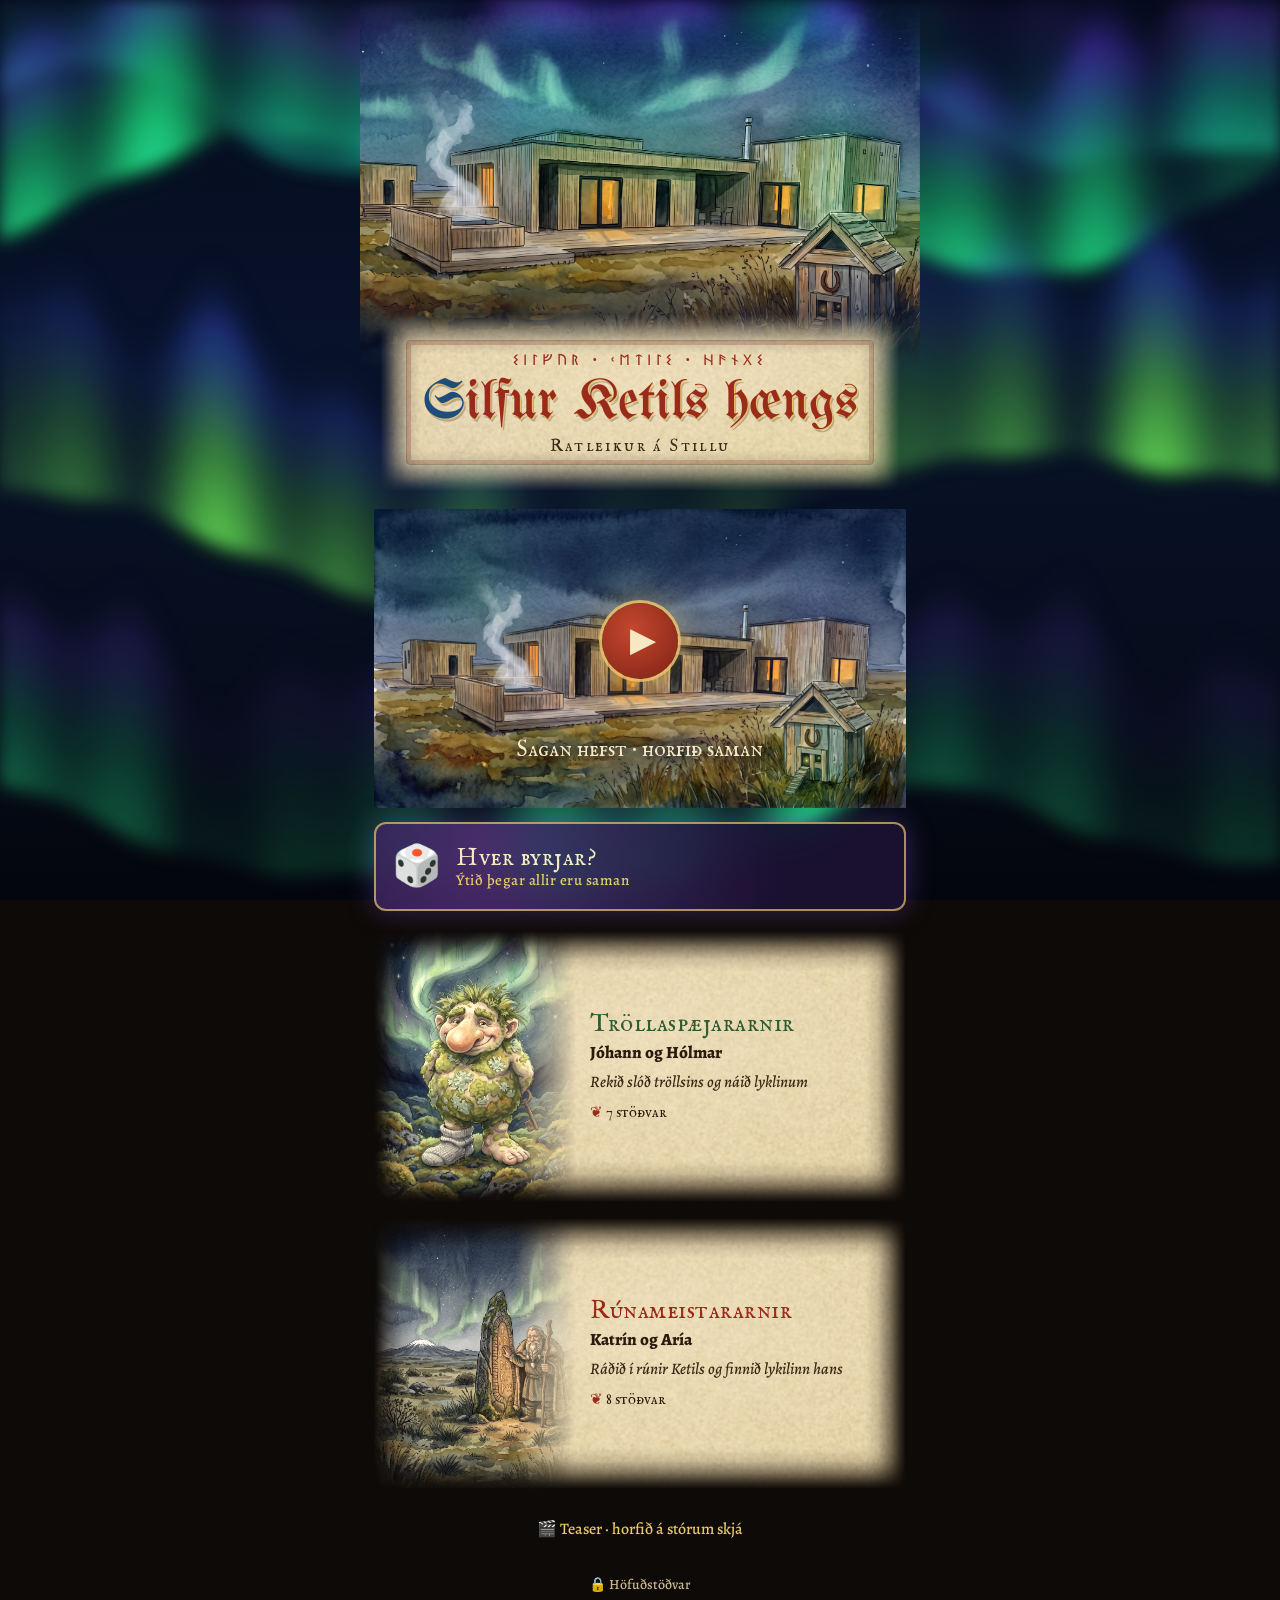
==== commit 31070322: "Hver byrjar? á forsíðu, leyniverkefni Rúnameistaranna og biðtexti strákanna Co-Authored-By: Claude O" ====
--- a/index.html
+++ b/index.html
@@ -10,18 +10,18 @@
 <title>Silfur Ketils hængs · Ratleikur</title>
 <link rel="icon" href="data:image/svg+xml,<svg xmlns='http://www.w3.org/2000/svg' viewBox='0 0 100 100'><text y='.9em' font-size='90'>ᚱ</text></svg>">
 <link rel="preload" href="img/hero-base.webp" as="image">
-<link rel="stylesheet" href="css/fonts.css?v=1794654952">
-<link rel="stylesheet" href="css/style.css?v=1794654952">
+<link rel="stylesheet" href="css/fonts.css?v=1794656451">
+<link rel="stylesheet" href="css/style.css?v=1794656451">
 </head>
 <body>
 <canvas id="sky"></canvas>
 <canvas id="skyglow" aria-hidden="true"></canvas>
 <div class="aurora" aria-hidden="true"><i></i><i></i><i></i></div>
 <main id="app"></main>
-<script src="js/data.js?v=1794654952"></script>
-<script src="js/fx.js?v=1794654952"></script>
-<script src="js/map.js?v=1794654952"></script>
-<script src="js/games.js?v=1794654952"></script>
-<script src="js/app.js?v=1794654952"></script>
+<script src="js/data.js?v=1794656451"></script>
+<script src="js/fx.js?v=1794656451"></script>
+<script src="js/map.js?v=1794656451"></script>
+<script src="js/games.js?v=1794656451"></script>
+<script src="js/app.js?v=1794656451"></script>
 </body>
 </html>
--- a/css/style.css
+++ b/css/style.css
@@ -614,3 +614,53 @@
 .other-status { margin: 4px 0 12px; padding: 10px 12px; border-radius: 8px; background: rgba(255,248,225,.45); box-shadow: inset 0 0 0 1.5px var(--ink2); font-size: 17px; color: var(--ink); }
 .guard-done { text-align: center; font-family: 'Fell SC', serif; font-size: 20px; color: var(--ink); margin: 0 0 10px; }
 .guard-done .chip { margin-left: 8px; font-family: inherit; }
+
+/* ---------- Hver byrjar? ---------- */
+.drawbtn { display: flex; align-items: center; gap: 14px; width: 100%; margin: 14px 0 4px; padding: 16px 18px; border-radius: 12px; text-align: left; color: #f7e8c4;
+  background: radial-gradient(circle at 20% 30%, #4a2a6a, #1a1030 70%); box-shadow: inset 0 0 0 2px rgba(233,197,108,.7), 0 0 28px rgba(140,90,220,.35); animation: pulse 2.4s ease-in-out infinite; }
+.drawbtn .db-dice { font-size: 40px; animation: diceWob 2.4s ease-in-out infinite; }
+.drawbtn .db-t { font-size: 25px; line-height: 1.15; }
+.drawbtn small { display: block; font-family: Alegreya, serif; font-size: 15px; color: #e9c56c; }
+@keyframes diceWob { 0%, 100% { transform: rotate(-12deg); } 50% { transform: rotate(14deg) scale(1.1); } }
+.bidlink { display: block; text-align: center; margin: 10px 0 0; padding: 10px; font-size: 17px; color: #e9c56c; text-decoration: none; }
+
+.draw-ov { position: fixed; inset: 0; z-index: 130; display: flex; flex-direction: column; align-items: center; justify-content: center; gap: 18px; padding: calc(60px + var(--safeT)) 18px calc(24px + var(--safeB));
+  background: radial-gradient(ellipse at 50% 20%, rgba(80,200,160,.25), transparent 60%), radial-gradient(ellipse at 30% 80%, rgba(140,80,220,.25), transparent 60%), #05060f; color: #f7e8c4; opacity: 0; transition: opacity .5s ease; overflow-y: auto; }
+.draw-ov.in { opacity: 1; }
+.dr-title { font-size: 34px; text-align: center; text-shadow: 0 0 24px rgba(233,197,108,.7); }
+.dr-cards { display: grid; grid-template-columns: 1fr 1fr; gap: 14px; width: 100%; max-width: 460px; }
+.dr-card { display: flex; flex-direction: column; align-items: center; gap: 4px; padding: 12px 8px 14px; border-radius: 14px; text-align: center; background: rgba(255,248,225,.06);
+  box-shadow: inset 0 0 0 1.5px rgba(233,197,108,.25); transition: transform .12s ease, box-shadow .12s ease, opacity .6s ease, filter .6s ease; }
+.dr-card img { width: 100%; aspect-ratio: 1; object-fit: cover; border-radius: 10px; }
+.dr-card b { font-size: 17px; line-height: 1.1; }
+.dr-card small { font-size: 14px; color: #e9c56c; }
+.dr-card.lit { transform: scale(1.06); box-shadow: inset 0 0 0 3px #e9c56c, 0 0 36px rgba(233,197,108,.8); background: rgba(233,197,108,.16); }
+.draw-ov.landed .dr-card.win { transform: scale(1.14); box-shadow: inset 0 0 0 4px #e9c56c, 0 0 70px rgba(233,197,108,.95); animation: winGlow 1.4s ease-in-out infinite alternate; }
+.draw-ov.landed .dr-card.lose { opacity: .45; filter: grayscale(.6); transform: scale(.94); }
+@keyframes winGlow { to { box-shadow: inset 0 0 0 4px #fff2c4, 0 0 100px rgba(233,197,108,1); } }
+.dr-text { max-width: 460px; margin: 0; font-size: 19px; line-height: 1.45; text-align: center; }
+.dr-btns { width: 100%; max-width: 460px; display: none; }
+.draw-ov.landed .dr-btns { display: block; animation: screenIn .8s ease both .6s; }
+.dr-btns .btn { text-decoration: none; }
+.dr-btns .btn.ghost { color: #f7e8c4; box-shadow: inset 0 0 0 1.5px rgba(233,197,108,.7); }
+
+/* ---------- Leyniverkefni Rúnameistaranna ---------- */
+.bid-top { text-align: center; margin: -36px 0 4px; }
+.bid-top h1 { margin: 4px 0 0; font-size: 34px; color: #f7e8c4; text-shadow: 0 2px 12px rgba(0,0,0,.7); }
+.bid-top .kicker { color: #e9c56c; }
+.bid .card.done { opacity: .8; }
+.ms-prog { display: flex; flex-wrap: wrap; gap: 6px; justify-content: center; margin: 6px 0 12px; }
+.ms-prog span { padding: 5px 11px; border-radius: 999px; font-weight: 800; font-size: 15px; background: rgba(255,248,225,.45); box-shadow: inset 0 0 0 1.5px var(--ink2); color: var(--ink); }
+.ms-prog span.ok { background: var(--green); color: #f7e8c4; }
+.ms-prog span.cur { background: var(--gold); }
+.ms-lamp { width: 120px; height: 120px; margin: 6px auto 4px; border-radius: 50%; background: radial-gradient(circle at 40% 35%, #3a3326, #14110c); box-shadow: inset 0 0 0 4px var(--ink2), 0 4px 0 #4a3210; transition: background .05s, box-shadow .05s; }
+.ms-lamp.on { background: radial-gradient(circle at 40% 35%, #fffef4, #ffe9a0 60%, #e9c56c); box-shadow: inset 0 0 0 4px var(--ink2), 0 0 60px #ffe9a0, 0 0 120px rgba(255,233,160,.7); }
+.ms-lamp.red { background: radial-gradient(circle at 40% 35%, #ffb3a0, #d4301a 60%, #8a1a0c); box-shadow: inset 0 0 0 4px var(--ink2), 0 0 50px #d4301a; }
+.ms-code { text-align: center; font-size: 22px; font-weight: 800; letter-spacing: .08em; color: var(--rubric); margin: 4px 0; }
+.spy-list { list-style: none; padding: 0; margin: 8px 0 12px; }
+.spy-list li { display: flex; align-items: center; gap: 10px; padding: 8px 10px; margin: 4px 0; border-radius: 8px; background: rgba(255,248,225,.35); box-shadow: inset 0 0 0 1px var(--line); font-size: 17px; color: var(--ink); }
+.spy-list li .sp-t { flex: 1; }
+.spy-list li em { font-style: normal; font-weight: 800; }
+.spy-list li.done { background: rgba(47,93,52,.25); }
+.spy-list li.now { background: var(--goldL); box-shadow: inset 0 0 0 2px var(--ink2); animation: pulse 1.6s ease-in-out infinite; }
+.spy-manual { display: block; margin: 14px auto 0; font-size: 13px; opacity: .8; }
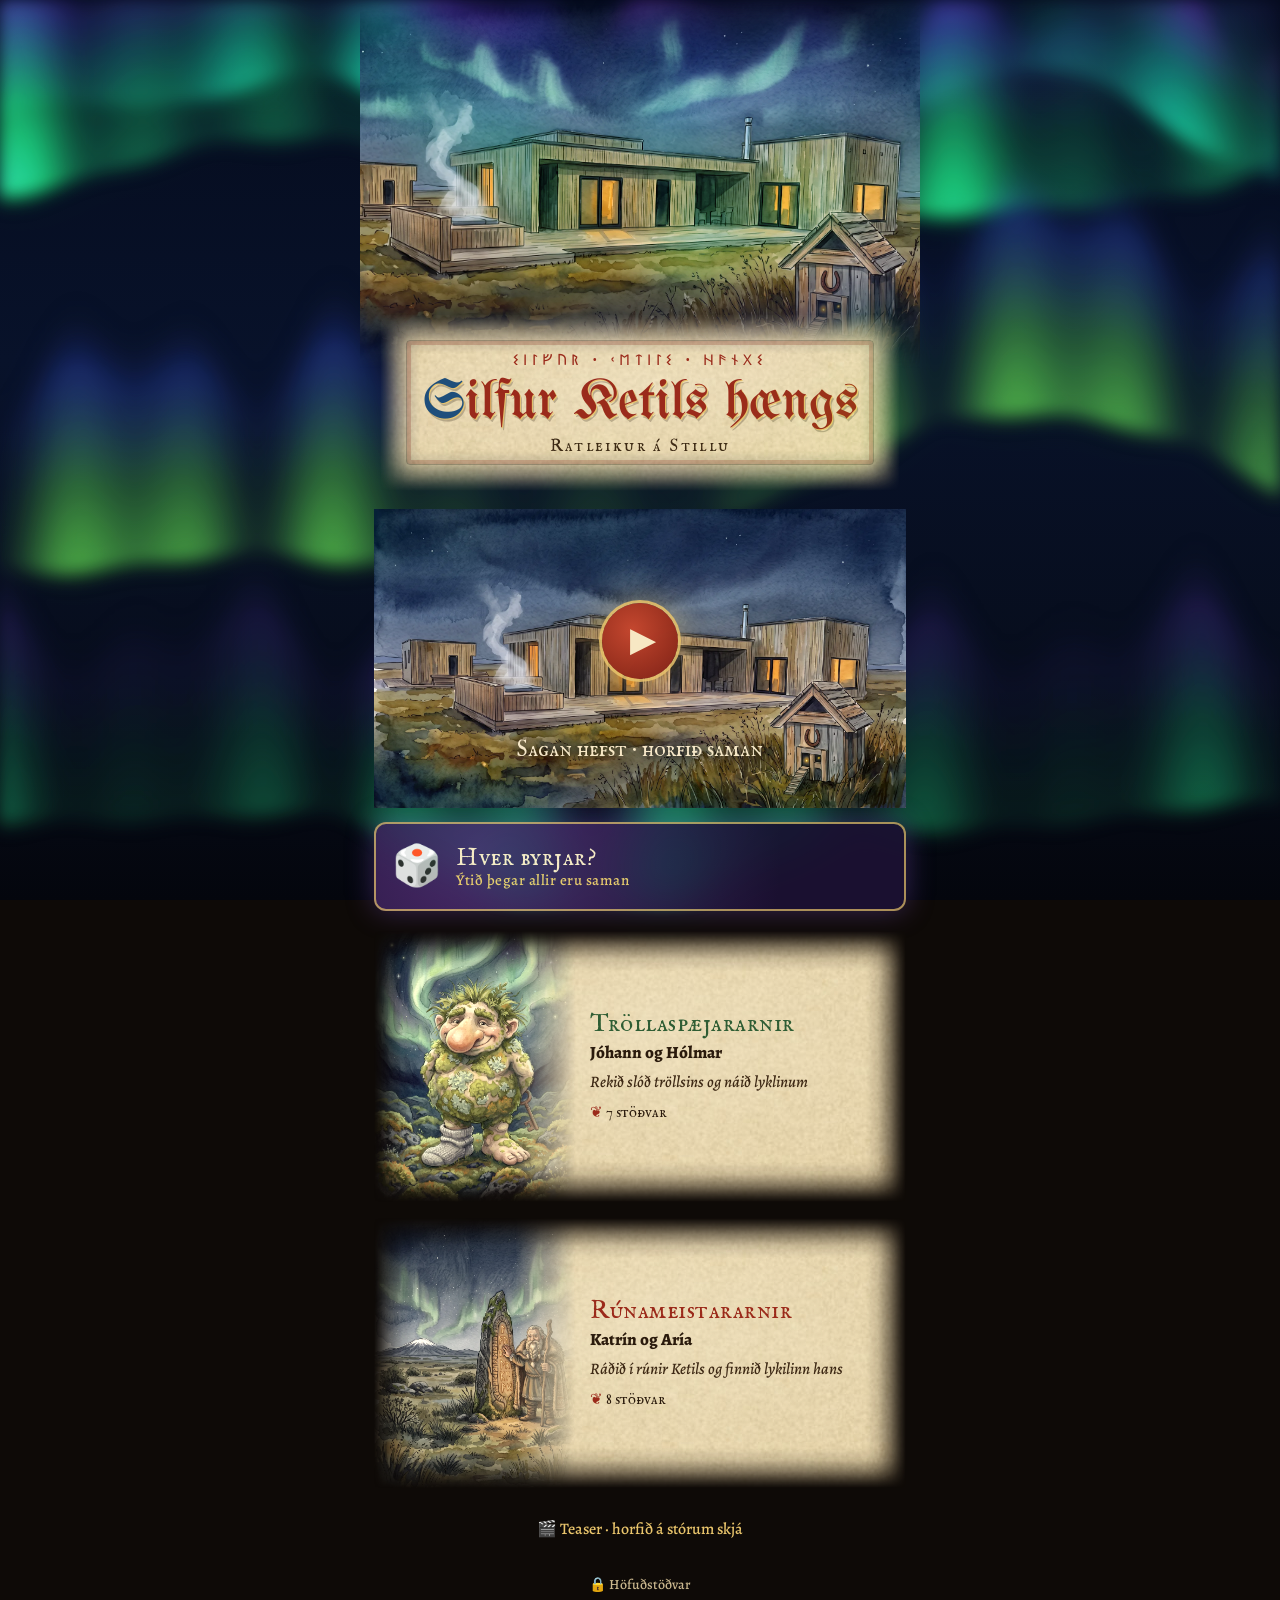
==== commit 0e13dace: "Undirbúningur í tímaröð með skiptum milli liða; endurstilling hreinsar útdrátt Co-Authored-By: Claud" ====
--- a/index.html
+++ b/index.html
@@ -10,18 +10,18 @@
 <title>Silfur Ketils hængs · Ratleikur</title>
 <link rel="icon" href="data:image/svg+xml,<svg xmlns='http://www.w3.org/2000/svg' viewBox='0 0 100 100'><text y='.9em' font-size='90'>ᚱ</text></svg>">
 <link rel="preload" href="img/hero-base.webp" as="image">
-<link rel="stylesheet" href="css/fonts.css?v=1794656451">
-<link rel="stylesheet" href="css/style.css?v=1794656451">
+<link rel="stylesheet" href="css/fonts.css?v=1794656847">
+<link rel="stylesheet" href="css/style.css?v=1794656847">
 </head>
 <body>
 <canvas id="sky"></canvas>
 <canvas id="skyglow" aria-hidden="true"></canvas>
 <div class="aurora" aria-hidden="true"><i></i><i></i><i></i></div>
 <main id="app"></main>
-<script src="js/data.js?v=1794656451"></script>
-<script src="js/fx.js?v=1794656451"></script>
-<script src="js/map.js?v=1794656451"></script>
-<script src="js/games.js?v=1794656451"></script>
-<script src="js/app.js?v=1794656451"></script>
+<script src="js/data.js?v=1794656847"></script>
+<script src="js/fx.js?v=1794656847"></script>
+<script src="js/map.js?v=1794656847"></script>
+<script src="js/games.js?v=1794656847"></script>
+<script src="js/app.js?v=1794656847"></script>
 </body>
 </html>
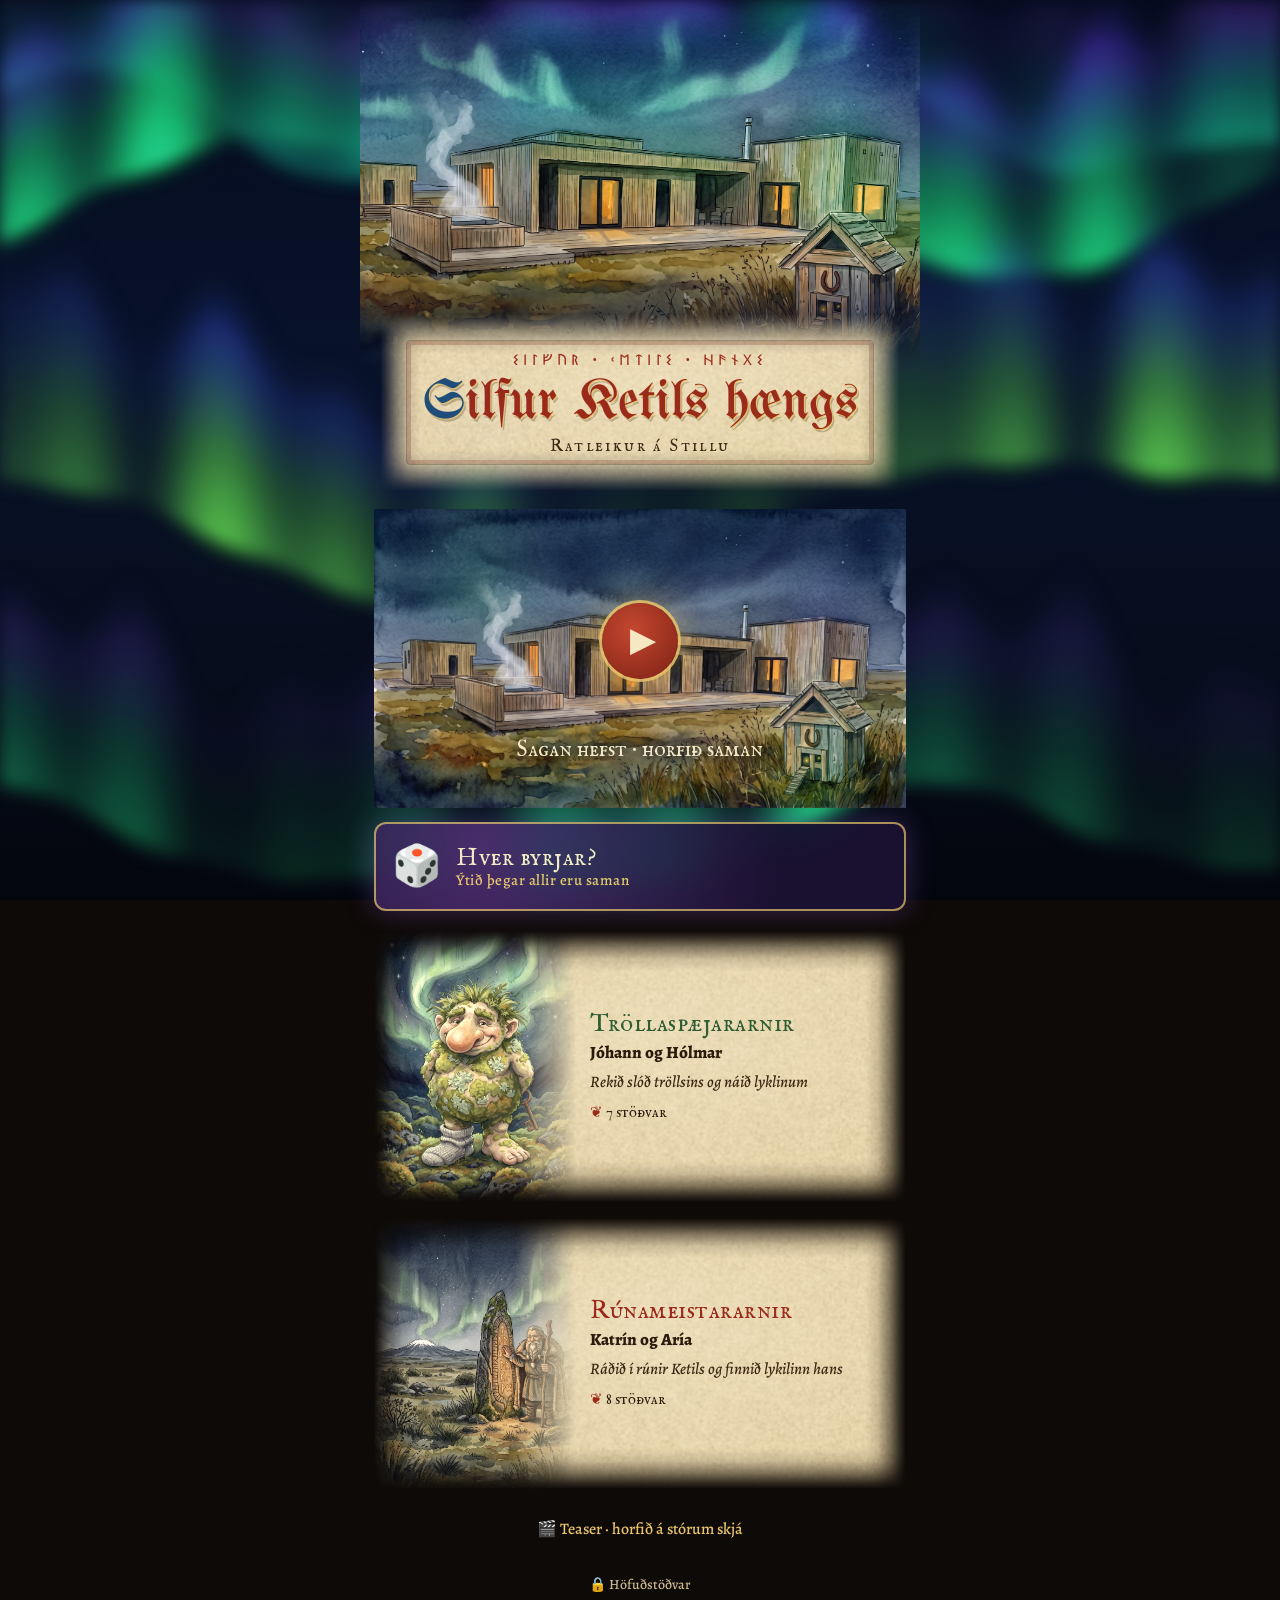
==== commit 35cb715b: "Töfrasprotar í stað armbanda; grænmetisgarðurinn í stað kjarrsins (ekki á kortinu) Co-Authored-By: C" ====
--- a/index.html
+++ b/index.html
@@ -10,18 +10,18 @@
 <title>Silfur Ketils hængs · Ratleikur</title>
 <link rel="icon" href="data:image/svg+xml,<svg xmlns='http://www.w3.org/2000/svg' viewBox='0 0 100 100'><text y='.9em' font-size='90'>ᚱ</text></svg>">
 <link rel="preload" href="img/hero-base.webp" as="image">
-<link rel="stylesheet" href="css/fonts.css?v=1794656847">
-<link rel="stylesheet" href="css/style.css?v=1794656847">
+<link rel="stylesheet" href="css/fonts.css?v=1794676367">
+<link rel="stylesheet" href="css/style.css?v=1794676367">
 </head>
 <body>
 <canvas id="sky"></canvas>
 <canvas id="skyglow" aria-hidden="true"></canvas>
 <div class="aurora" aria-hidden="true"><i></i><i></i><i></i></div>
 <main id="app"></main>
-<script src="js/data.js?v=1794656847"></script>
-<script src="js/fx.js?v=1794656847"></script>
-<script src="js/map.js?v=1794656847"></script>
-<script src="js/games.js?v=1794656847"></script>
-<script src="js/app.js?v=1794656847"></script>
+<script src="js/data.js?v=1794676367"></script>
+<script src="js/fx.js?v=1794676367"></script>
+<script src="js/map.js?v=1794676367"></script>
+<script src="js/games.js?v=1794676367"></script>
+<script src="js/app.js?v=1794676367"></script>
 </body>
 </html>
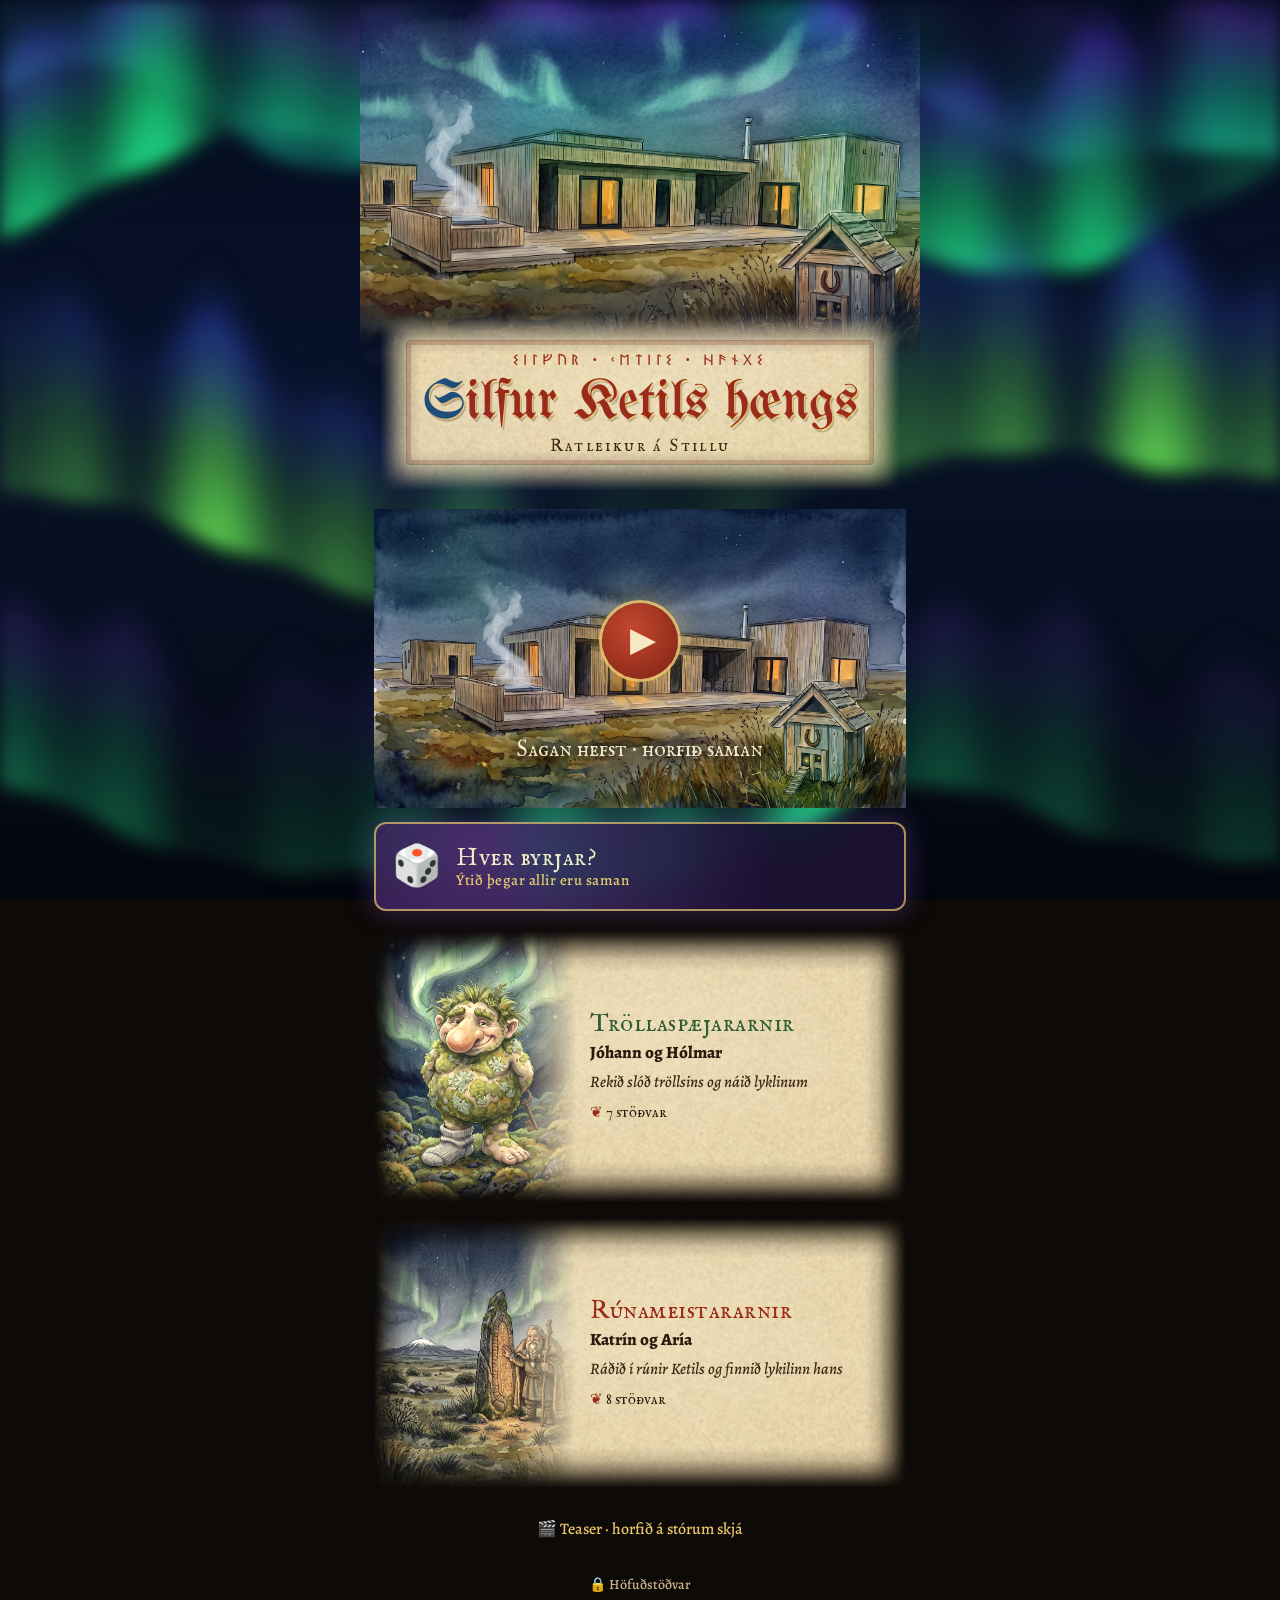
==== commit d2acb857: "Útgáfunúmer Co-Authored-By: Claude Opus 5.5 <noreply@anthropic.com> Claude-Session: https://claude.a" ====
--- a/index.html
+++ b/index.html
@@ -10,18 +10,18 @@
 <title>Silfur Ketils hængs · Ratleikur</title>
 <link rel="icon" href="data:image/svg+xml,<svg xmlns='http://www.w3.org/2000/svg' viewBox='0 0 100 100'><text y='.9em' font-size='90'>ᚱ</text></svg>">
 <link rel="preload" href="img/hero-base.webp" as="image">
-<link rel="stylesheet" href="css/fonts.css?v=1794676367">
-<link rel="stylesheet" href="css/style.css?v=1794676367">
+<link rel="stylesheet" href="css/fonts.css?v=1794676419">
+<link rel="stylesheet" href="css/style.css?v=1794676419">
 </head>
 <body>
 <canvas id="sky"></canvas>
 <canvas id="skyglow" aria-hidden="true"></canvas>
 <div class="aurora" aria-hidden="true"><i></i><i></i><i></i></div>
 <main id="app"></main>
-<script src="js/data.js?v=1794676367"></script>
-<script src="js/fx.js?v=1794676367"></script>
-<script src="js/map.js?v=1794676367"></script>
-<script src="js/games.js?v=1794676367"></script>
-<script src="js/app.js?v=1794676367"></script>
+<script src="js/data.js?v=1794676419"></script>
+<script src="js/fx.js?v=1794676419"></script>
+<script src="js/map.js?v=1794676419"></script>
+<script src="js/games.js?v=1794676419"></script>
+<script src="js/app.js?v=1794676419"></script>
 </body>
 </html>
